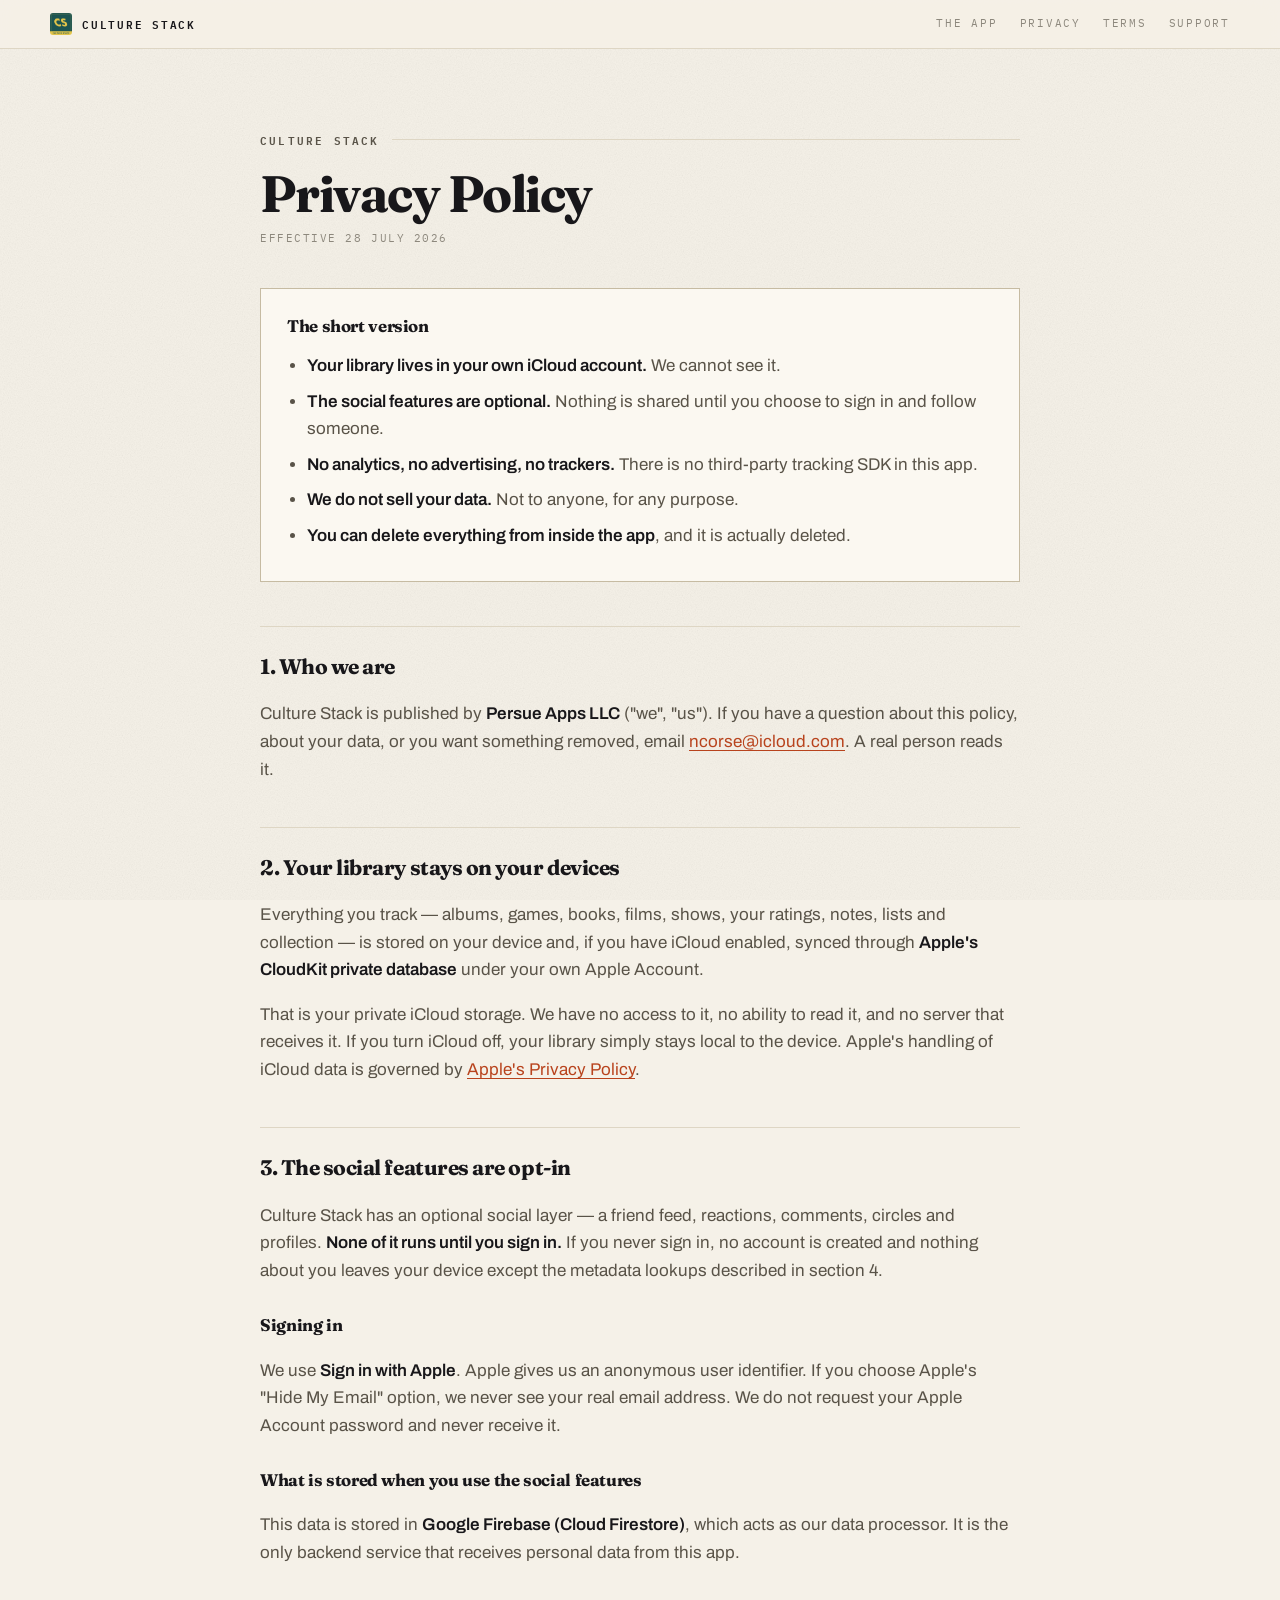
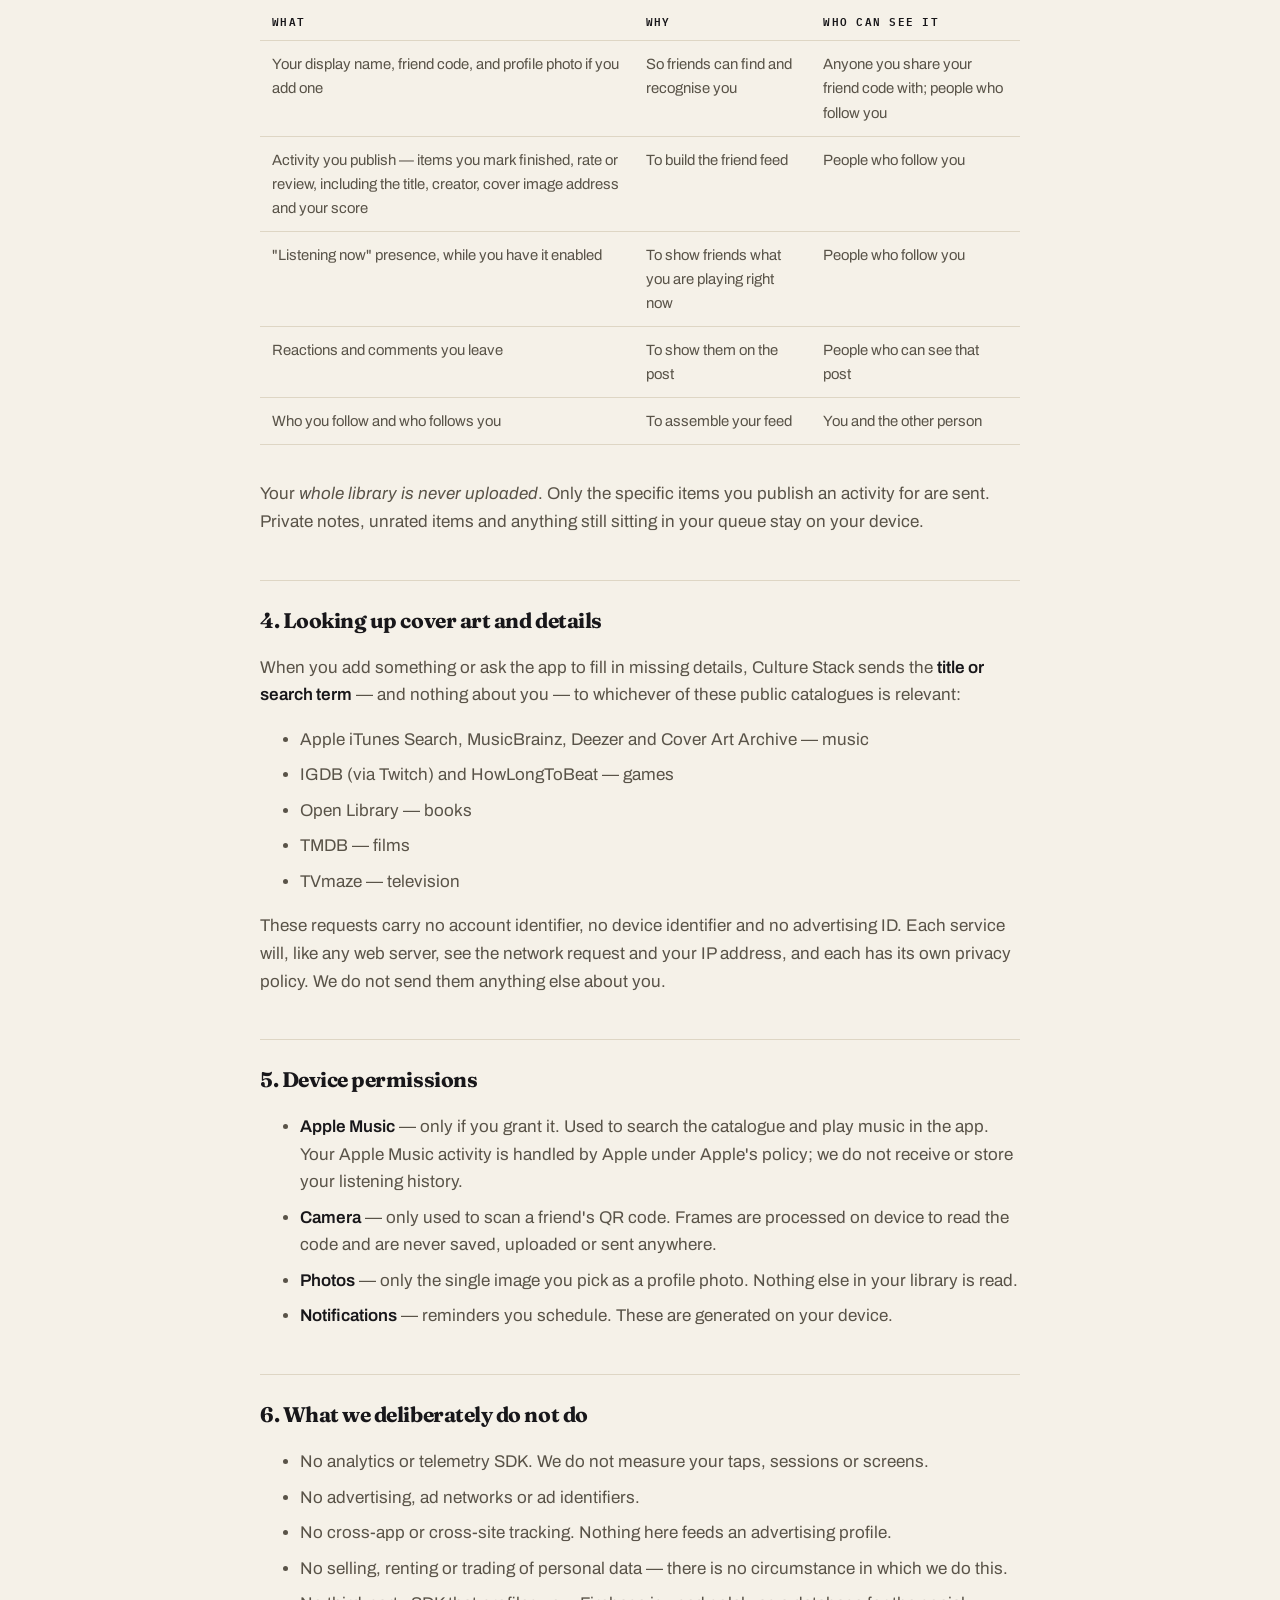
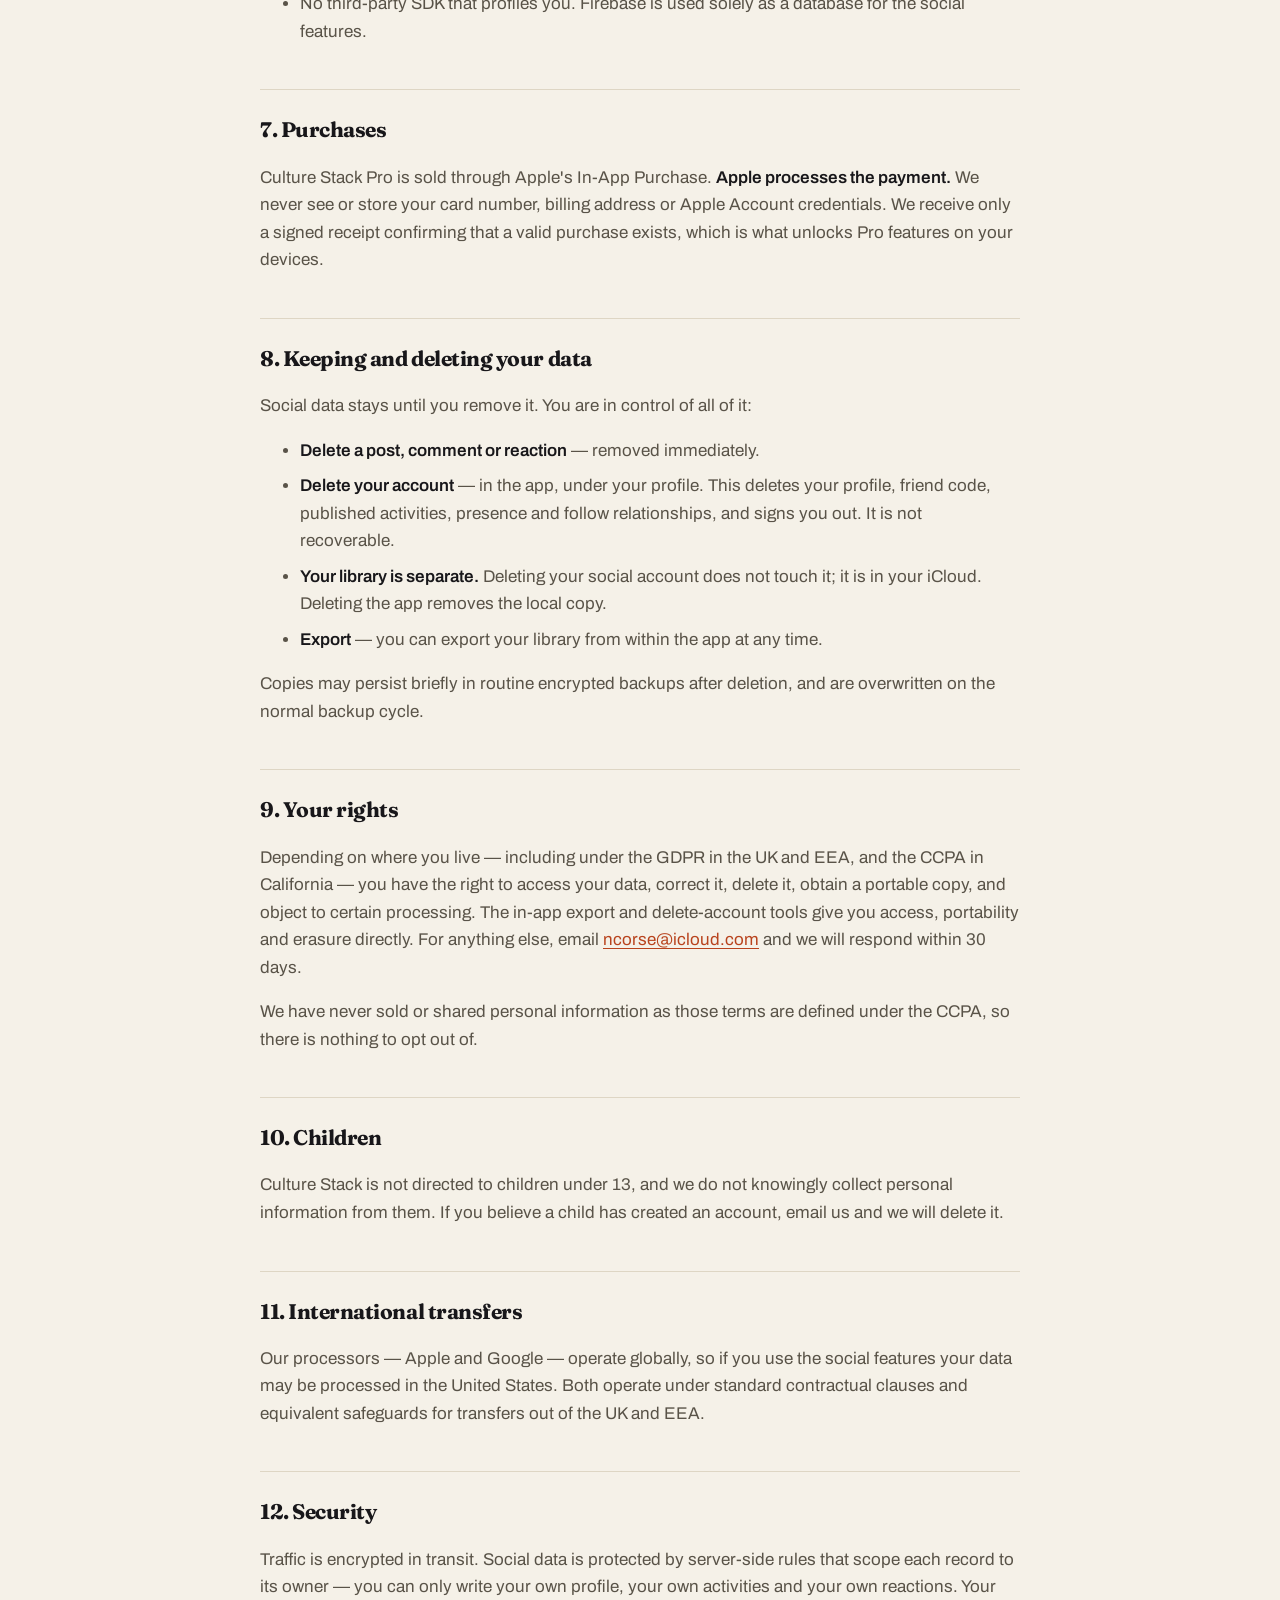
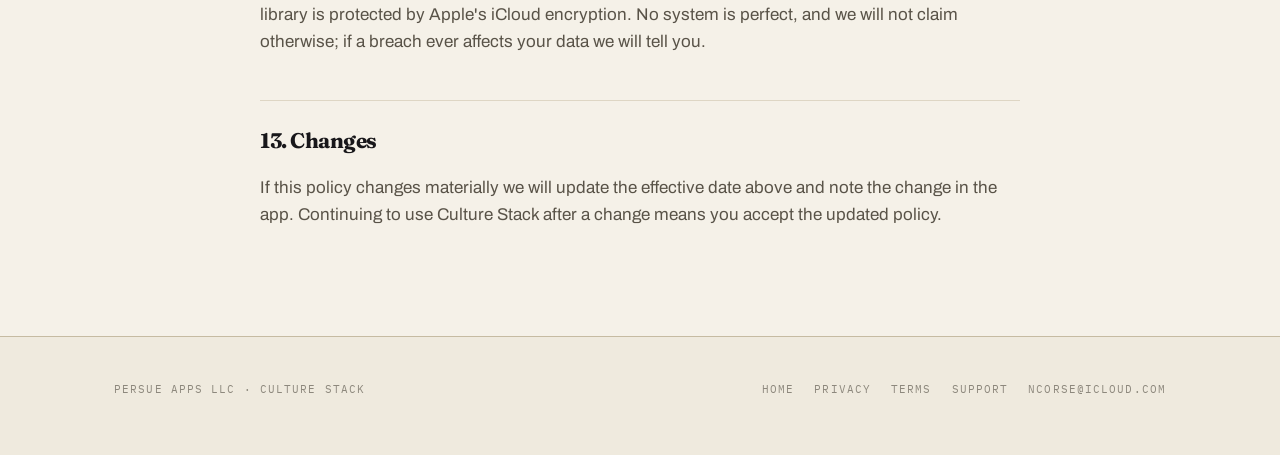
==== privacy.html @ 88ae8050 "Culture Stack marketing site, privacy policy, terms and support" ====
<!DOCTYPE html>
<html lang="en">
<head>
<meta charset="utf-8">
<title>Privacy Policy — Culture Stack</title>
<meta name="viewport" content="width=device-width, initial-scale=1">
<meta name="description" content="What Culture Stack stores, what it never touches, and how to delete all of it.">
<link rel="icon" href="./assets/icon.png">
<link rel="preconnect" href="https://fonts.googleapis.com">
<link rel="preconnect" href="https://fonts.gstatic.com" crossorigin>
<link href="https://fonts.googleapis.com/css2?family=Fraunces:ital,opsz,wght@0,9..144,500..800;1,9..144,400..700&family=Archivo:wght@400;500;600&family=IBM+Plex+Mono:wght@400;500;600&display=swap" rel="stylesheet">
<link rel="stylesheet" href="./style.css">
</head>
<body>
<div class="shell">

<header class="masthead">
  <div class="wrap masthead__row">
    <a class="masthead__brand" href="./">
      <img class="masthead__mark" src="./assets/icon.png" alt="">
      Culture Stack
    </a>
    <nav class="masthead__nav">
      <a href="./" class="opt">The app</a>
      <a href="./privacy.html">Privacy</a>
      <a href="./terms.html">Terms</a>
      <a href="./support.html">Support</a>
    </nav>
  </div>
</header>

<main class="wrap wrap--narrow legal">
<p class="eyebrow">Culture Stack</p>
  <h1>Privacy Policy</h1>
  <p class="updated">Effective 28 July 2026</p>


<div class="summary">
  <h2>The short version</h2>
  <ul>
    <li><strong>Your library lives in your own iCloud account.</strong> We cannot see it.</li>
    <li><strong>The social features are optional.</strong> Nothing is shared until you choose to sign in and follow someone.</li>
    <li><strong>No analytics, no advertising, no trackers.</strong> There is no third-party tracking SDK in this app.</li>
    <li><strong>We do not sell your data.</strong> Not to anyone, for any purpose.</li>
    <li><strong>You can delete everything from inside the app</strong>, and it is actually deleted.</li>
  </ul>
</div>

<h2>1. Who we are</h2>
<p>
  Culture Stack is published by <strong>Persue Apps LLC</strong> ("we", "us"). If you have a question
  about this policy, about your data, or you want something removed, email
  <a href="mailto:ncorse@icloud.com">ncorse@icloud.com</a>. A real person reads it.
</p>

<h2>2. Your library stays on your devices</h2>
<p>
  Everything you track — albums, games, books, films, shows, your ratings, notes, lists and
  collection — is stored on your device and, if you have iCloud enabled, synced through
  <strong>Apple's CloudKit private database</strong> under your own Apple Account.
</p>
<p>
  That is your private iCloud storage. We have no access to it, no ability to read it, and no
  server that receives it. If you turn iCloud off, your library simply stays local to the device.
  Apple's handling of iCloud data is governed by
  <a href="https://www.apple.com/legal/privacy/">Apple's Privacy Policy</a>.
</p>

<h2>3. The social features are opt-in</h2>
<p>
  Culture Stack has an optional social layer — a friend feed, reactions, comments, circles and
  profiles. <strong>None of it runs until you sign in.</strong> If you never sign in, no account is
  created and nothing about you leaves your device except the metadata lookups described in
  section 4.
</p>

<h3>Signing in</h3>
<p>
  We use <strong>Sign in with Apple</strong>. Apple gives us an anonymous user identifier. If you
  choose Apple's "Hide My Email" option, we never see your real email address. We do not request
  your Apple Account password and never receive it.
</p>

<h3>What is stored when you use the social features</h3>
<p>
  This data is stored in <strong>Google Firebase (Cloud Firestore)</strong>, which acts as our data
  processor. It is the only backend service that receives personal data from this app.
</p>
<div class="scroll">
<table>
  <tr><th>What</th><th>Why</th><th>Who can see it</th></tr>
  <tr>
    <td>Your display name, friend code, and profile photo if you add one</td>
    <td>So friends can find and recognise you</td>
    <td>Anyone you share your friend code with; people who follow you</td>
  </tr>
  <tr>
    <td>Activity you publish — items you mark finished, rate or review, including the title,
        creator, cover image address and your score</td>
    <td>To build the friend feed</td>
    <td>People who follow you</td>
  </tr>
  <tr>
    <td>"Listening now" presence, while you have it enabled</td>
    <td>To show friends what you are playing right now</td>
    <td>People who follow you</td>
  </tr>
  <tr>
    <td>Reactions and comments you leave</td>
    <td>To show them on the post</td>
    <td>People who can see that post</td>
  </tr>
  <tr>
    <td>Who you follow and who follows you</td>
    <td>To assemble your feed</td>
    <td>You and the other person</td>
  </tr>
</table>
</div>
<p>
  Your <em>whole library is never uploaded</em>. Only the specific items you publish an activity
  for are sent. Private notes, unrated items and anything still sitting in your queue stay on your
  device.
</p>

<h2>4. Looking up cover art and details</h2>
<p>
  When you add something or ask the app to fill in missing details, Culture Stack sends the
  <strong>title or search term</strong> — and nothing about you — to whichever of these public
  catalogues is relevant:
</p>
<ul>
  <li>Apple iTunes Search, MusicBrainz, Deezer and Cover Art Archive — music</li>
  <li>IGDB (via Twitch) and HowLongToBeat — games</li>
  <li>Open Library — books</li>
  <li>TMDB — films</li>
  <li>TVmaze — television</li>
</ul>
<p>
  These requests carry no account identifier, no device identifier and no advertising ID. Each
  service will, like any web server, see the network request and your IP address, and each has its
  own privacy policy. We do not send them anything else about you.
</p>

<h2>5. Device permissions</h2>
<ul>
  <li>
    <strong>Apple Music</strong> — only if you grant it. Used to search the catalogue and play music
    in the app. Your Apple Music activity is handled by Apple under Apple's policy; we do not
    receive or store your listening history.
  </li>
  <li>
    <strong>Camera</strong> — only used to scan a friend's QR code. Frames are processed on device
    to read the code and are never saved, uploaded or sent anywhere.
  </li>
  <li>
    <strong>Photos</strong> — only the single image you pick as a profile photo. Nothing else in
    your library is read.
  </li>
  <li>
    <strong>Notifications</strong> — reminders you schedule. These are generated on your device.
  </li>
</ul>

<h2>6. What we deliberately do not do</h2>
<ul>
  <li>No analytics or telemetry SDK. We do not measure your taps, sessions or screens.</li>
  <li>No advertising, ad networks or ad identifiers.</li>
  <li>No cross-app or cross-site tracking. Nothing here feeds an advertising profile.</li>
  <li>No selling, renting or trading of personal data — there is no circumstance in which we do this.</li>
  <li>No third-party SDK that profiles you. Firebase is used solely as a database for the social features.</li>
</ul>

<h2>7. Purchases</h2>
<p>
  Culture Stack Pro is sold through Apple's In-App Purchase. <strong>Apple processes the
  payment.</strong> We never see or store your card number, billing address or Apple Account
  credentials. We receive only a signed receipt confirming that a valid purchase exists, which is
  what unlocks Pro features on your devices.
</p>

<h2>8. Keeping and deleting your data</h2>
<p>
  Social data stays until you remove it. You are in control of all of it:
</p>
<ul>
  <li><strong>Delete a post, comment or reaction</strong> — removed immediately.</li>
  <li>
    <strong>Delete your account</strong> — in the app, under your profile. This deletes your profile,
    friend code, published activities, presence and follow relationships, and signs you out. It is
    not recoverable.
  </li>
  <li>
    <strong>Your library is separate.</strong> Deleting your social account does not touch it; it is
    in your iCloud. Deleting the app removes the local copy.
  </li>
  <li>
    <strong>Export</strong> — you can export your library from within the app at any time.
  </li>
</ul>
<p>
  Copies may persist briefly in routine encrypted backups after deletion, and are overwritten on
  the normal backup cycle.
</p>

<h2>9. Your rights</h2>
<p>
  Depending on where you live — including under the GDPR in the UK and EEA, and the CCPA in
  California — you have the right to access your data, correct it, delete it, obtain a portable
  copy, and object to certain processing. The in-app export and delete-account tools give you
  access, portability and erasure directly. For anything else, email
  <a href="mailto:ncorse@icloud.com">ncorse@icloud.com</a> and we will respond within 30 days.
</p>
<p>
  We have never sold or shared personal information as those terms are defined under the CCPA, so
  there is nothing to opt out of.
</p>

<h2>10. Children</h2>
<p>
  Culture Stack is not directed to children under 13, and we do not knowingly collect personal
  information from them. If you believe a child has created an account, email us and we will delete
  it.
</p>

<h2>11. International transfers</h2>
<p>
  Our processors — Apple and Google — operate globally, so if you use the social features your data
  may be processed in the United States. Both operate under standard contractual clauses and
  equivalent safeguards for transfers out of the UK and EEA.
</p>

<h2>12. Security</h2>
<p>
  Traffic is encrypted in transit. Social data is protected by server-side rules that scope each
  record to its owner — you can only write your own profile, your own activities and your own
  reactions. Your library is protected by Apple's iCloud encryption. No system is perfect, and we
  will not claim otherwise; if a breach ever affects your data we will tell you.
</p>

<h2>13. Changes</h2>
<p>
  If this policy changes materially we will update the effective date above and note the change in
  the app. Continuing to use Culture Stack after a change means you accept the updated policy.
</p>
</main>

<footer class="site">
  <div class="wrap foot__grid">
    <div>Persue Apps LLC · Culture Stack</div>
    <div class="foot__links">
      <a href="./">Home</a>
      <a href="./privacy.html">Privacy</a>
      <a href="./terms.html">Terms</a>
      <a href="./support.html">Support</a>
      <a href="mailto:ncorse@icloud.com">ncorse@icloud.com</a>
    </div>
  </div>
</footer>

</div>
</body>
</html>
---- style.css ----
/* Culture Stack — liner-notes editorial. Shared across every page. */

:root {
  --paper:      #F5F1E8;
  --paper-2:    #EFEADE;
  --card:       #FBF8F1;
  --ink:        #18171A;
  --ink-soft:   #595348;
  --mute:       #8D887D;
  --rule:       #DED6C4;
  --rule-hard:  #C6BBA2;
  --accent:     #B8431D;
  --accent-ink: #FBF8F1;
  --teal:       #1C5049;
  --gold:       #B8912A;

  --ch-music: #B8431D;
  --ch-games: #574A8C;
  --ch-books: #2F6B4F;
  --ch-film:  #A8761A;
  --ch-tv:    #2B5A78;

  --display: "Fraunces", "Iowan Old Style", Georgia, serif;
  --body: "Archivo", -apple-system, BlinkMacSystemFont, "Segoe UI", sans-serif;
  --mono: "IBM Plex Mono", ui-monospace, SFMono-Regular, Menlo, monospace;

  --gutter: clamp(20px, 5vw, 64px);
  --measure: 1180px;
}

@media (prefers-color-scheme: dark) {
  :root {
    --paper:      #0C0C0D;
    --paper-2:    #141416;
    --card:       #18181A;
    --ink:        #ECE8DF;
    --ink-soft:   #A29C90;
    --mute:       #78736A;
    --rule:       #2A2A2C;
    --rule-hard:  #3C3B3E;
    --accent:     #D96A3B;
    --accent-ink: #0C0C0D;
    --teal:       #4E9E92;
    --gold:       #E8C84A;

    --ch-music: #D96A3B;
    --ch-games: #9384D6;
    --ch-books: #5FAE85;
    --ch-film:  #D9A73F;
    --ch-tv:    #5E9BC4;
  }
}

* { box-sizing: border-box; }

html { -webkit-text-size-adjust: 100%; scroll-behavior: smooth; }

body {
  margin: 0;
  background: var(--paper);
  color: var(--ink);
  font-family: var(--body);
  font-size: 17px;
  line-height: 1.62;
  overflow-x: hidden;
}

/* Paper grain — sits above the background, below everything else. */
body::before {
  content: "";
  position: fixed;
  inset: 0;
  pointer-events: none;
  z-index: 1;
  opacity: .32;
  background-image: url("data:image/svg+xml;utf8,<svg xmlns='http://www.w3.org/2000/svg' width='140' height='140'><filter id='n'><feTurbulence type='fractalNoise' baseFrequency='.85' numOctaves='3'/><feColorMatrix type='saturate' values='0'/></filter><rect width='140' height='140' filter='url(%23n)' opacity='.42'/></svg>");
  mix-blend-mode: multiply;
}
@media (prefers-color-scheme: dark) {
  body::before { mix-blend-mode: screen; opacity: .16; }
}

.shell { position: relative; z-index: 2; }

a { color: var(--accent); text-underline-offset: 3px; }
a:hover { color: var(--ink); }

.wrap {
  width: 100%;
  max-width: var(--measure);
  margin: 0 auto;
  padding: 0 var(--gutter);
}
.wrap--narrow { max-width: 760px; }

/* ---------- masthead ---------- */

.masthead {
  border-bottom: 1px solid var(--rule);
  position: sticky;
  top: 0;
  z-index: 40;
  background: color-mix(in srgb, var(--paper) 88%, transparent);
  backdrop-filter: saturate(180%) blur(14px);
}
.masthead__row {
  display: flex;
  align-items: center;
  justify-content: space-between;
  gap: 20px;
  padding: 13px 0;
  font-family: var(--mono);
  font-size: 11px;
  letter-spacing: .16em;
  text-transform: uppercase;
  color: var(--mute);
}
.masthead__brand {
  display: flex;
  align-items: center;
  gap: 10px;
  color: var(--ink);
  font-weight: 600;
  text-decoration: none;
  letter-spacing: .16em;
}
.masthead__mark {
  width: 22px; height: 22px; border-radius: 3px;
  display: block;
}
.masthead__nav { display: flex; gap: 22px; }
.masthead__nav a { color: var(--mute); text-decoration: none; }
.masthead__nav a:hover { color: var(--accent); }
@media (max-width: 720px) { .masthead__nav a.opt { display: none; } }

/* ---------- shared type ---------- */

.eyebrow {
  font-family: var(--mono);
  font-size: 11px;
  font-weight: 600;
  letter-spacing: .2em;
  text-transform: uppercase;
  color: var(--mute);
  margin: 0 0 18px;
  display: flex;
  align-items: center;
  gap: 12px;
}
.eyebrow::after {
  content: "";
  flex: 1;
  height: 1px;
  background: var(--rule);
}

h1, h2, h3 { font-family: var(--display); font-weight: 700; letter-spacing: -.022em; }

.display {
  font-family: var(--display);
  font-weight: 700;
  font-size: clamp(2.9rem, 8.4vw, 6.6rem);
  line-height: .93;
  letter-spacing: -.035em;
  margin: 0;
}
.display em {
  font-style: italic;
  font-weight: 500;
  color: var(--accent);
}

.lede {
  font-size: clamp(1.06rem, 1.6vw, 1.28rem);
  line-height: 1.55;
  color: var(--ink-soft);
  max-width: 44ch;
}

.stamp {
  display: inline-block;
  font-family: var(--mono);
  font-size: 11px;
  font-weight: 600;
  letter-spacing: .14em;
  text-transform: uppercase;
  color: var(--accent);
  border: 1.5px solid var(--accent);
  box-shadow: 0 0 0 1.5px var(--paper), 0 0 0 3px var(--accent);
  padding: 9px 14px;
  transform: rotate(-3deg);
  background: transparent;
}

/* ---------- hero ---------- */

.hero { padding: clamp(56px, 9vw, 108px) 0 0; }
.hero__grid {
  display: grid;
  grid-template-columns: minmax(0, 1fr) auto;
  gap: 32px;
  align-items: start;
}
@media (max-width: 880px) {
  .hero__grid { grid-template-columns: 1fr; }
  .hero__stamp { order: -1; }
}
.hero__sub {
  display: flex;
  flex-wrap: wrap;
  align-items: baseline;
  gap: 28px;
  margin-top: 34px;
  padding-top: 26px;
  border-top: 1px solid var(--rule);
}
.hero__cta { display: flex; flex-wrap: wrap; gap: 12px; margin-top: 30px; }

.btn {
  display: inline-flex;
  align-items: center;
  gap: 9px;
  font-family: var(--mono);
  font-size: 12px;
  font-weight: 600;
  letter-spacing: .12em;
  text-transform: uppercase;
  text-decoration: none;
  padding: 14px 22px;
  border: 1px solid var(--ink);
  color: var(--ink);
  background: transparent;
  transition: background .18s ease, color .18s ease, transform .18s ease;
}
.btn:hover { transform: translateY(-2px); }
.btn--solid {
  background: var(--accent);
  border-color: var(--accent);
  color: var(--accent-ink);
}
.btn--solid:hover { background: var(--ink); border-color: var(--ink); color: var(--paper); }
.btn--ghost:hover { background: var(--ink); color: var(--paper); }

/* ---------- channel strip ---------- */

.channels {
  display: grid;
  grid-template-columns: repeat(5, minmax(0, 1fr));
  border-top: 1px solid var(--rule-hard);
  border-bottom: 1px solid var(--rule-hard);
  margin-top: clamp(48px, 7vw, 84px);
}
@media (max-width: 720px) { .channels { grid-template-columns: repeat(2, 1fr); } }
.channel {
  padding: 22px 18px 24px;
  border-left: 1px solid var(--rule);
  position: relative;
}
.channel:first-child { border-left: 0; }
@media (max-width: 720px) {
  .channel:nth-child(odd) { border-left: 0; }
  .channel { border-top: 1px solid var(--rule); }
  .channel:nth-child(1), .channel:nth-child(2) { border-top: 0; }
}
.channel__dot {
  width: 9px; height: 9px; border-radius: 50%;
  background: var(--c); display: block; margin-bottom: 14px;
}
.channel__name {
  font-family: var(--display);
  font-size: 1.32rem;
  font-weight: 700;
  margin: 0 0 4px;
  letter-spacing: -.02em;
}
.channel__meta {
  font-family: var(--mono);
  font-size: 10.5px;
  letter-spacing: .12em;
  text-transform: uppercase;
  color: var(--mute);
}

/* ---------- sections ---------- */

section { padding: clamp(64px, 9vw, 116px) 0; }
.section--rule { border-top: 1px solid var(--rule); }

.two-col {
  display: grid;
  grid-template-columns: minmax(0, 5fr) minmax(0, 7fr);
  gap: clamp(28px, 5vw, 72px);
  align-items: start;
}
@media (max-width: 880px) { .two-col { grid-template-columns: 1fr; } }

.section-title {
  font-size: clamp(2rem, 4.4vw, 3.1rem);
  line-height: 1.02;
  margin: 0 0 18px;
}

/* feature list */
.features { display: grid; gap: 0; }
.feature {
  display: grid;
  grid-template-columns: 44px minmax(0, 1fr);
  gap: 18px;
  padding: 26px 0;
  border-top: 1px solid var(--rule);
}
.feature:last-child { border-bottom: 1px solid var(--rule); }
.feature__no {
  font-family: var(--mono);
  font-size: 11px;
  letter-spacing: .1em;
  color: var(--mute);
  padding-top: 5px;
}
.feature h3 { font-size: 1.24rem; margin: 0 0 6px; }
.feature p { margin: 0; color: var(--ink-soft); font-size: .98rem; }

/* ---------- device mockups ---------- */

.stage {
  position: relative;
  display: flex;
  justify-content: center;
  align-items: flex-end;
  gap: clamp(-40px, -2vw, 0px);
  padding: 20px 0 8px;
  perspective: 1400px;
}
.phone {
  position: relative;
  width: 258px;
  flex: 0 0 auto;
  border-radius: 34px;
  background: var(--card);
  border: 1px solid var(--rule-hard);
  box-shadow: 0 30px 60px -30px rgba(24,23,26,.45);
  padding: 12px 10px 14px;
  overflow: hidden;
}
@media (prefers-color-scheme: dark) {
  .phone { box-shadow: 0 30px 60px -30px rgba(0,0,0,.9); }
}
.phone--l { transform: rotate(-4deg) translateY(26px) scale(.9); z-index: 1; margin-right: -34px; }
.phone--c { z-index: 3; }
.phone--r { transform: rotate(4deg) translateY(26px) scale(.9); z-index: 1; margin-left: -34px; }
@media (max-width: 900px) {
  .phone--l, .phone--r { display: none; }
  .stage { padding-top: 4px; }
}
.phone__notch {
  width: 74px; height: 5px; border-radius: 3px;
  background: var(--rule-hard);
  margin: 0 auto 12px;
  opacity: .7;
}
.scr__head {
  font-family: var(--mono);
  font-size: 9px;
  letter-spacing: .18em;
  text-transform: uppercase;
  color: var(--mute);
  padding: 0 8px 6px;
}
.scr__title {
  font-family: var(--display);
  font-size: 1.5rem;
  font-weight: 700;
  letter-spacing: -.025em;
  padding: 0 8px 12px;
  border-bottom: 1px solid var(--rule);
  margin: 0 0 10px;
}
.row {
  display: grid;
  grid-template-columns: 40px minmax(0, 1fr) auto;
  gap: 10px;
  align-items: center;
  padding: 9px 8px;
  border-bottom: 1px solid var(--rule);
}
.row__art {
  width: 40px; height: 40px; border-radius: 2px;
  background: var(--c, var(--rule-hard));
  position: relative;
  overflow: hidden;
}
.row__art::after {
  content: "";
  position: absolute; inset: 0;
  background: linear-gradient(135deg, rgba(255,255,255,.28), transparent 60%);
}
.row__t { font-size: 12.5px; font-weight: 600; line-height: 1.25; }
.row__s { font-size: 10.5px; color: var(--mute); font-family: var(--mono); letter-spacing: .04em; }
.row__badge {
  font-family: var(--mono);
  font-size: 9.5px;
  letter-spacing: .08em;
  color: var(--accent);
  border: 1px solid var(--accent);
  padding: 2px 5px;
}
.tabbar {
  display: flex; justify-content: space-between;
  padding: 12px 12px 2px;
  margin-top: 10px;
  border-top: 1px solid var(--rule);
  font-family: var(--mono);
  font-size: 8.5px;
  letter-spacing: .1em;
  text-transform: uppercase;
  color: var(--mute);
}
.tabbar b { color: var(--accent); font-weight: 600; }

.spin-card {
  margin: 14px 8px 10px;
  border: 1px solid var(--rule-hard);
  padding: 16px 14px 18px;
  text-align: center;
}
.spin-card__art {
  height: 104px; border-radius: 2px;
  background: linear-gradient(150deg, var(--ch-music), var(--ch-film));
  margin-bottom: 14px;
}
.spin-card__t { font-family: var(--display); font-size: 1.05rem; font-weight: 700; }
.spin-card__s { font-family: var(--mono); font-size: 10px; color: var(--mute); letter-spacing: .08em; text-transform: uppercase; margin-top: 3px; }
.spin-btn {
  margin: 14px 8px 4px;
  text-align: center;
  font-family: var(--mono);
  font-size: 10px;
  letter-spacing: .16em;
  text-transform: uppercase;
  color: var(--accent-ink);
  background: var(--accent);
  padding: 10px;
}
.post { padding: 12px 8px; border-bottom: 1px solid var(--rule); display: grid; grid-template-columns: 26px 1fr; gap: 9px; }
.post__av { width: 26px; height: 26px; border-radius: 50%; background: var(--teal); }
.post__l1 { font-size: 11px; color: var(--ink-soft); line-height: 1.35; }
.post__l1 b { color: var(--ink); }
.post__q { font-family: var(--display); font-style: italic; font-size: 12px; margin-top: 5px; color: var(--ink); }
.post__act { font-family: var(--mono); font-size: 9px; letter-spacing: .1em; color: var(--mute); margin-top: 7px; text-transform: uppercase; }

/* ---------- pricing ---------- */

.plans {
  display: grid;
  grid-template-columns: repeat(2, minmax(0, 1fr));
  gap: 18px;
  margin-top: 34px;
}
@media (max-width: 720px) { .plans { grid-template-columns: 1fr; } }
.plan {
  border: 1px solid var(--rule-hard);
  background: var(--card);
  padding: 26px 24px 24px;
  position: relative;
}
.plan--pick { border-color: var(--accent); }
.plan__tag {
  position: absolute; top: -11px; left: 22px;
  background: var(--accent); color: var(--accent-ink);
  font-family: var(--mono); font-size: 9.5px; letter-spacing: .14em;
  text-transform: uppercase; padding: 4px 9px;
}
.plan__name { font-family: var(--mono); font-size: 11px; letter-spacing: .16em; text-transform: uppercase; color: var(--mute); margin: 0 0 10px; }
.plan__price { font-family: var(--display); font-size: 2.5rem; font-weight: 700; letter-spacing: -.03em; line-height: 1; }
.plan__price span { font-family: var(--mono); font-size: .8rem; letter-spacing: .06em; color: var(--mute); font-weight: 400; }
.plan__note { color: var(--ink-soft); font-size: .95rem; margin: 12px 0 0; }

.checks { list-style: none; margin: 22px 0 0; padding: 0; }
.checks li {
  padding: 8px 0 8px 26px;
  border-top: 1px solid var(--rule);
  position: relative;
  font-size: .96rem;
  color: var(--ink-soft);
}
.checks li::before {
  content: "→";
  position: absolute; left: 0; top: 8px;
  font-family: var(--mono); font-size: .8rem; color: var(--accent);
}
.free-note {
  font-family: var(--mono); font-size: 11px; letter-spacing: .1em;
  text-transform: uppercase; color: var(--mute); margin-top: 20px;
}

/* ---------- footer ---------- */

footer.site {
  border-top: 1px solid var(--rule-hard);
  padding: 44px 0 56px;
  background: var(--paper-2);
}
.foot__grid {
  display: flex; flex-wrap: wrap; justify-content: space-between; gap: 24px;
  font-family: var(--mono); font-size: 11px; letter-spacing: .1em;
  text-transform: uppercase; color: var(--mute);
}
.foot__grid a { color: var(--mute); text-decoration: none; }
.foot__grid a:hover { color: var(--accent); }
.foot__links { display: flex; flex-wrap: wrap; gap: 20px; }

/* ---------- legal pages ---------- */

.legal { padding: clamp(48px, 7vw, 82px) 0 90px; }
.legal h1 { font-size: clamp(2.2rem, 5vw, 3.2rem); line-height: 1.04; margin: 0 0 10px; letter-spacing: -.03em; }
.legal .updated { font-family: var(--mono); font-size: 11px; letter-spacing: .14em; text-transform: uppercase; color: var(--mute); margin: 0 0 40px; }
.legal h2 {
  font-size: 1.32rem; margin: 44px 0 12px; padding-top: 22px;
  border-top: 1px solid var(--rule);
}
.legal h3 { font-size: 1.05rem; margin: 28px 0 8px; }
.legal p, .legal li { color: var(--ink-soft); }
.legal li { margin-bottom: 8px; }
.legal strong { color: var(--ink); font-weight: 600; }
.legal .summary {
  background: var(--card);
  border: 1px solid var(--rule-hard);
  padding: 24px 26px;
  margin: 0 0 10px;
}
.legal .summary h2 { border: 0; padding: 0; margin: 0 0 12px; font-size: 1.05rem; }
.legal .summary ul { margin: 0; padding-left: 20px; }
.legal table { width: 100%; border-collapse: collapse; margin: 18px 0; font-size: .93rem; }
.legal th, .legal td { text-align: left; padding: 11px 12px; border-bottom: 1px solid var(--rule); vertical-align: top; }
.legal th { color: var(--ink); font-weight: 600; font-family: var(--mono); font-size: 10.5px; letter-spacing: .12em; text-transform: uppercase; }
.legal td { color: var(--ink-soft); }
.legal .scroll { overflow-x: auto; }
.legal footer {
  margin-top: 56px; padding-top: 24px; border-top: 1px solid var(--rule);
  font-family: var(--mono); font-size: 11px; letter-spacing: .1em; text-transform: uppercase; color: var(--mute);
}

/* ---------- entrance ---------- */

@media (prefers-reduced-motion: no-preference) {
  .rise {
    opacity: 0;
    transform: translateY(16px);
    animation: rise .8s cubic-bezier(.2,.7,.25,1) forwards;
  }
  .d1 { animation-delay: .06s; }
  .d2 { animation-delay: .14s; }
  .d3 { animation-delay: .22s; }
  .d4 { animation-delay: .3s; }
  .d5 { animation-delay: .38s; }
}
@keyframes rise { to { opacity: 1; transform: none; } }
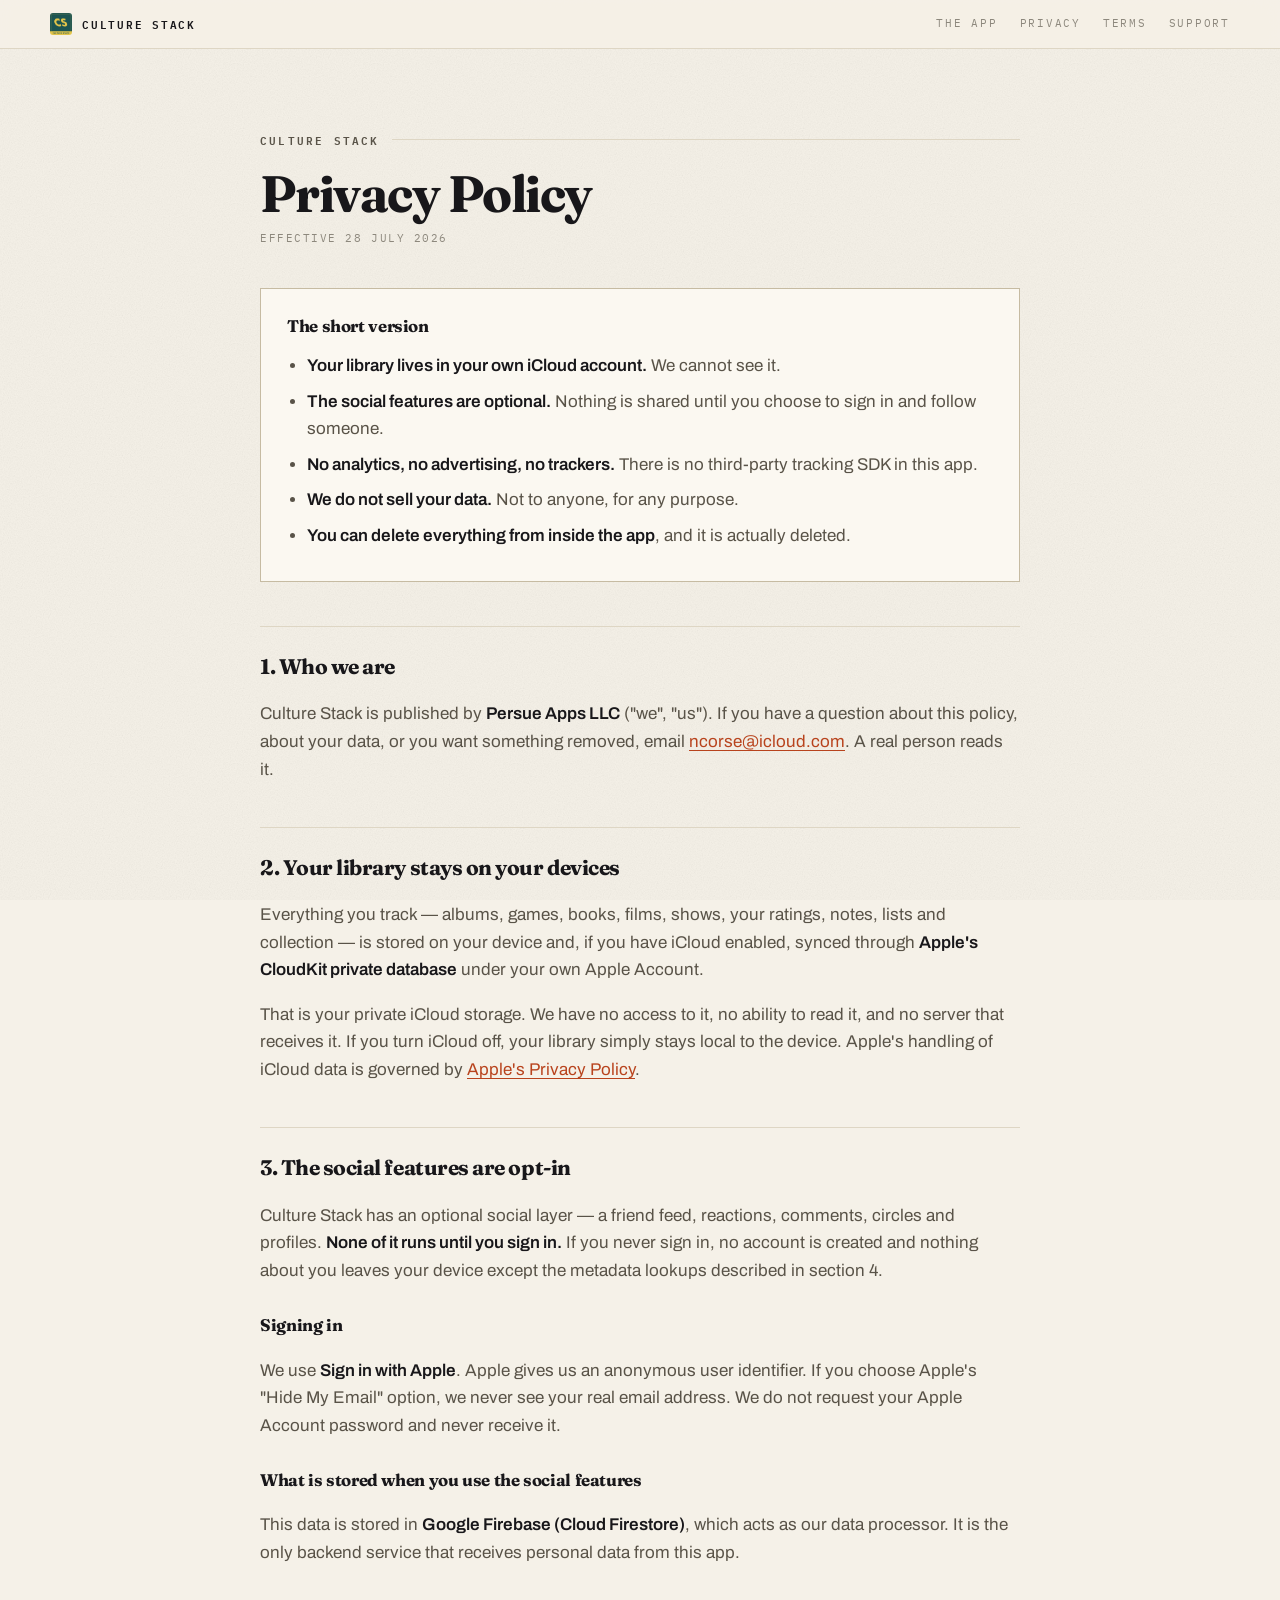
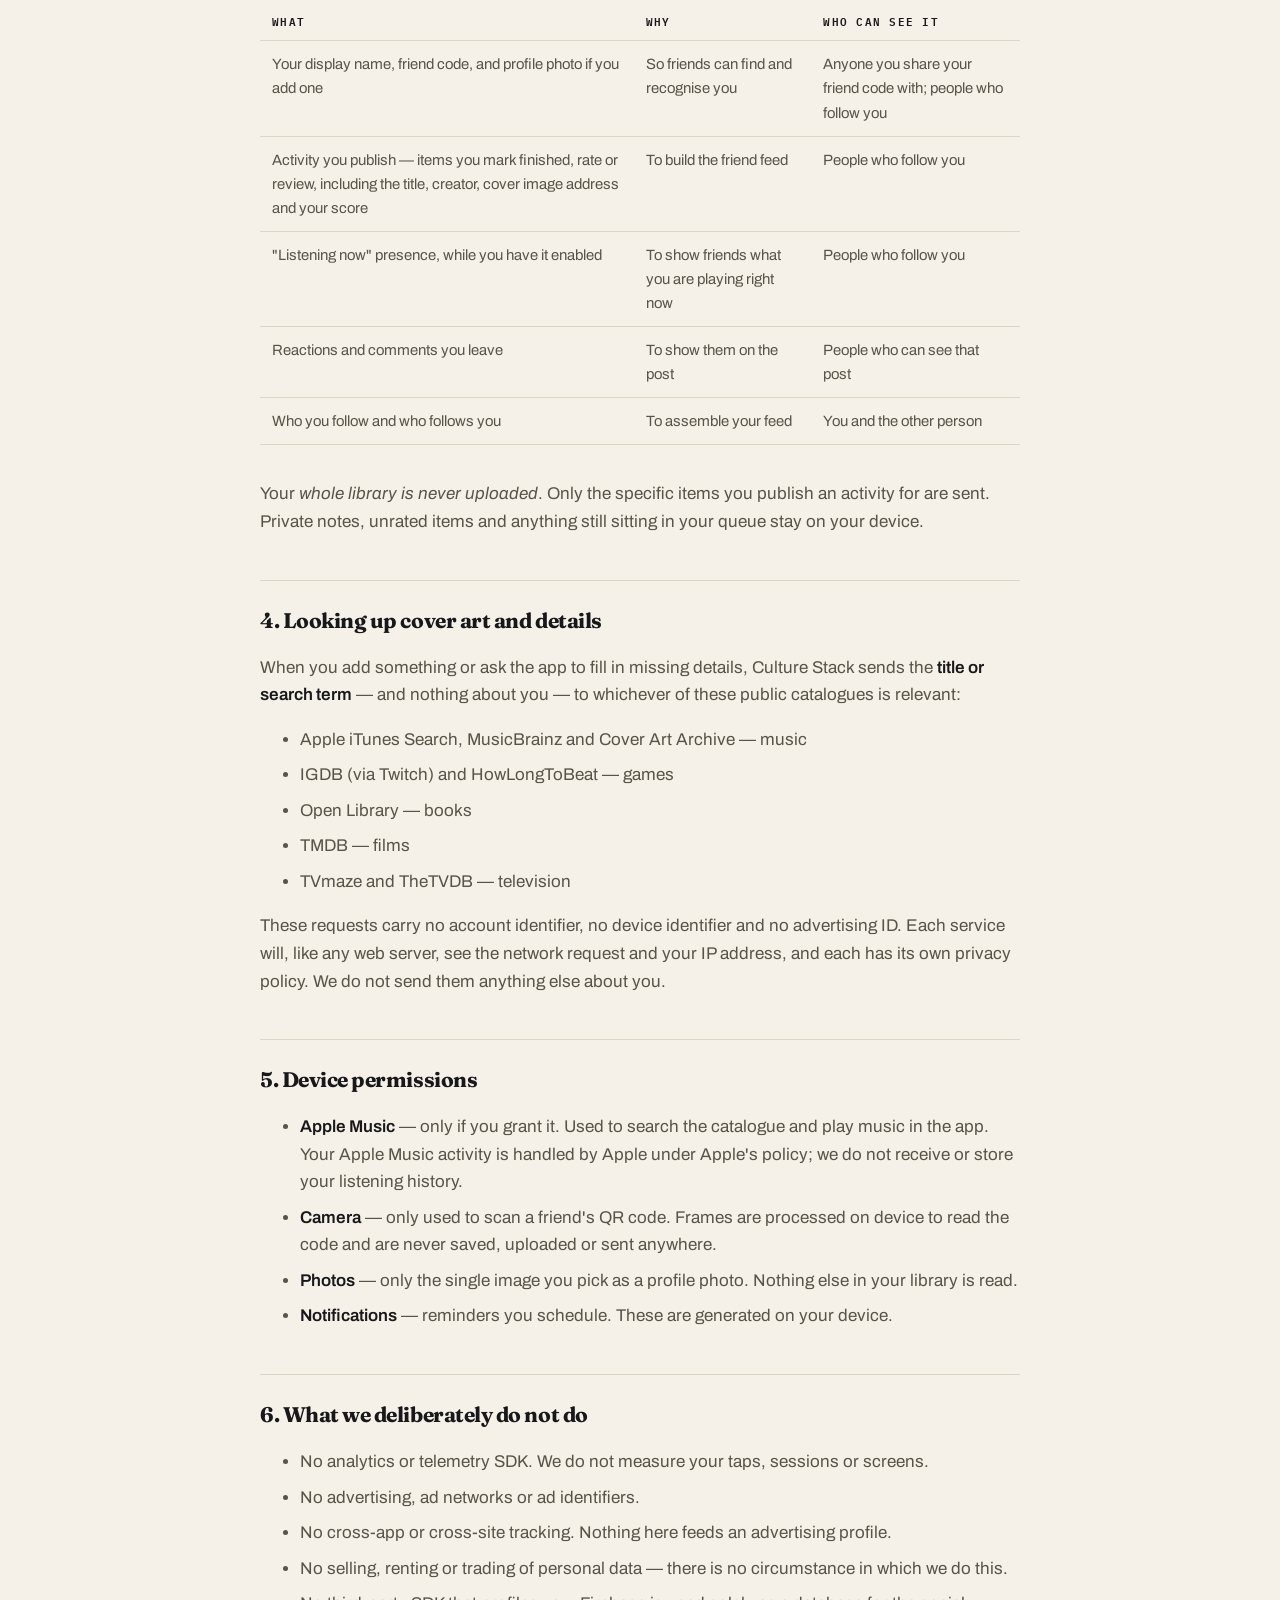
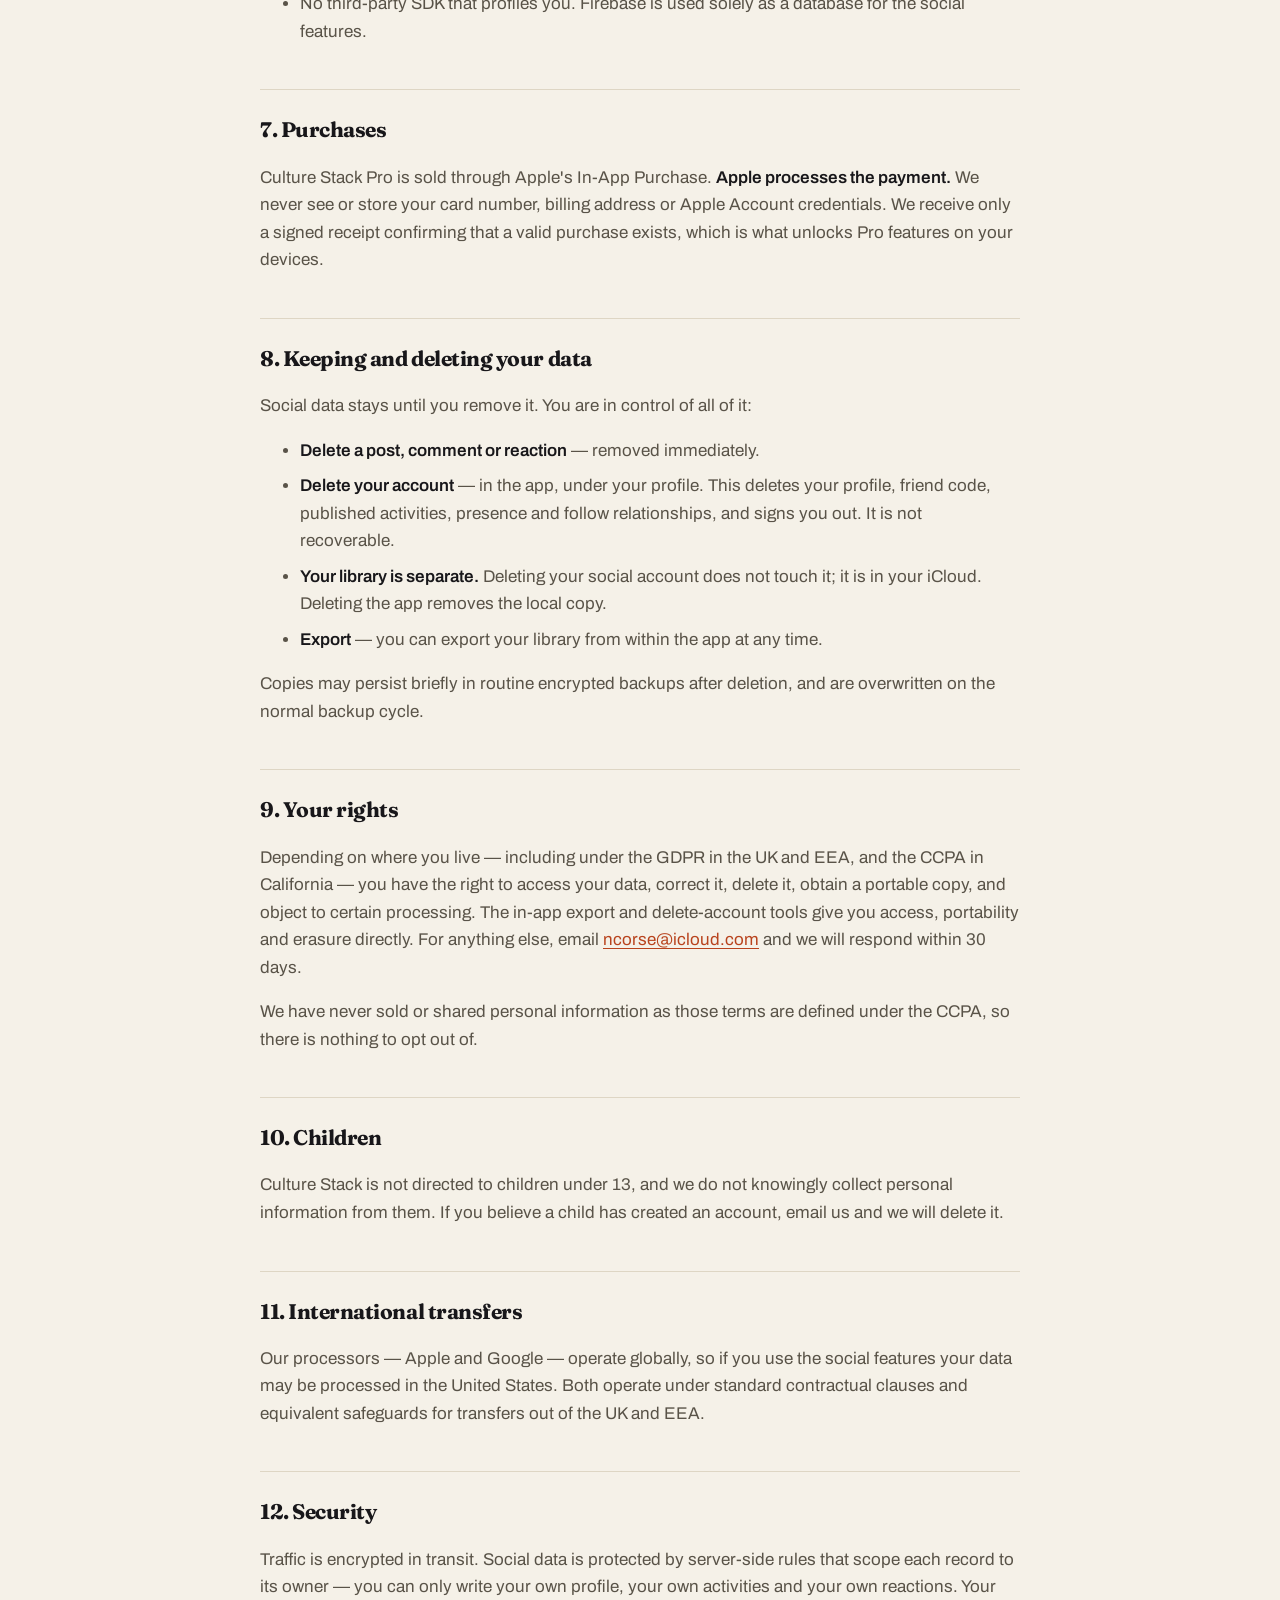
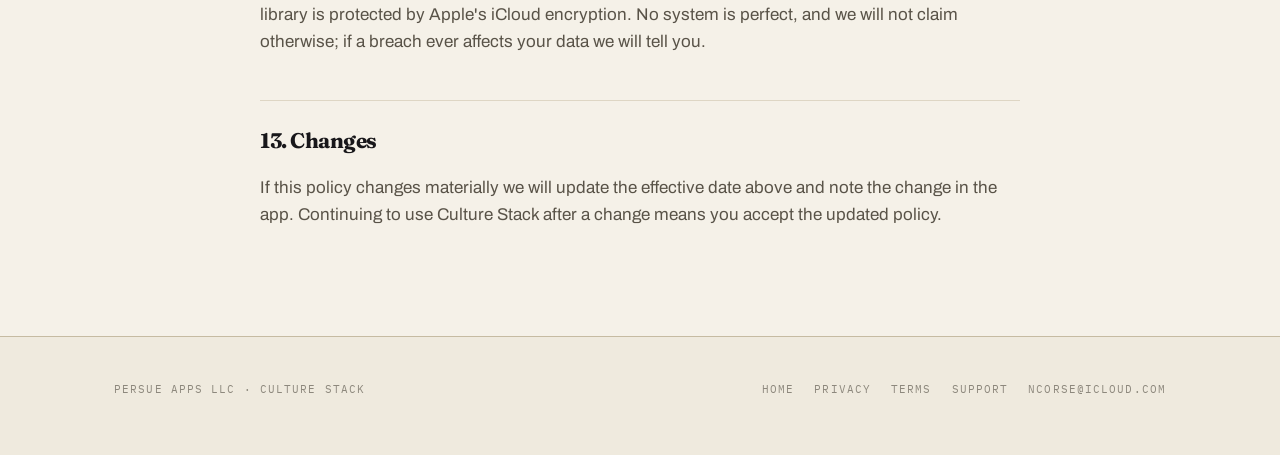
==== commit a099e617: "Sync privacy, terms and support with the shipping provider list These pages had drifted from the cop" ====
--- a/privacy.html
+++ b/privacy.html
@@ -130,11 +130,11 @@
   catalogues is relevant:
 </p>
 <ul>
-  <li>Apple iTunes Search, MusicBrainz, Deezer and Cover Art Archive — music</li>
+  <li>Apple iTunes Search, MusicBrainz and Cover Art Archive — music</li>
   <li>IGDB (via Twitch) and HowLongToBeat — games</li>
   <li>Open Library — books</li>
   <li>TMDB — films</li>
-  <li>TVmaze — television</li>
+  <li>TVmaze and TheTVDB — television</li>
 </ul>
 <p>
   These requests carry no account identifier, no device identifier and no advertising ID. Each
--- a/style.css
+++ b/style.css
@@ -335,13 +335,15 @@
   position: relative;
   width: 258px;
   flex: 0 0 auto;
-  border-radius: 34px;
+  margin: 0;
+  border-radius: 30px;
   background: var(--card);
   border: 1px solid var(--rule-hard);
   box-shadow: 0 30px 60px -30px rgba(24,23,26,.45);
-  padding: 12px 10px 14px;
+  padding: 7px;
   overflow: hidden;
 }
+.phone img { display: block; width: 100%; height: auto; border-radius: 24px; }
 @media (prefers-color-scheme: dark) {
   .phone { box-shadow: 0 30px 60px -30px rgba(0,0,0,.9); }
 }
@@ -352,101 +354,6 @@
   .phone--l, .phone--r { display: none; }
   .stage { padding-top: 4px; }
 }
-.phone__notch {
-  width: 74px; height: 5px; border-radius: 3px;
-  background: var(--rule-hard);
-  margin: 0 auto 12px;
-  opacity: .7;
-}
-.scr__head {
-  font-family: var(--mono);
-  font-size: 9px;
-  letter-spacing: .18em;
-  text-transform: uppercase;
-  color: var(--mute);
-  padding: 0 8px 6px;
-}
-.scr__title {
-  font-family: var(--display);
-  font-size: 1.5rem;
-  font-weight: 700;
-  letter-spacing: -.025em;
-  padding: 0 8px 12px;
-  border-bottom: 1px solid var(--rule);
-  margin: 0 0 10px;
-}
-.row {
-  display: grid;
-  grid-template-columns: 40px minmax(0, 1fr) auto;
-  gap: 10px;
-  align-items: center;
-  padding: 9px 8px;
-  border-bottom: 1px solid var(--rule);
-}
-.row__art {
-  width: 40px; height: 40px; border-radius: 2px;
-  background: var(--c, var(--rule-hard));
-  position: relative;
-  overflow: hidden;
-}
-.row__art::after {
-  content: "";
-  position: absolute; inset: 0;
-  background: linear-gradient(135deg, rgba(255,255,255,.28), transparent 60%);
-}
-.row__t { font-size: 12.5px; font-weight: 600; line-height: 1.25; }
-.row__s { font-size: 10.5px; color: var(--mute); font-family: var(--mono); letter-spacing: .04em; }
-.row__badge {
-  font-family: var(--mono);
-  font-size: 9.5px;
-  letter-spacing: .08em;
-  color: var(--accent);
-  border: 1px solid var(--accent);
-  padding: 2px 5px;
-}
-.tabbar {
-  display: flex; justify-content: space-between;
-  padding: 12px 12px 2px;
-  margin-top: 10px;
-  border-top: 1px solid var(--rule);
-  font-family: var(--mono);
-  font-size: 8.5px;
-  letter-spacing: .1em;
-  text-transform: uppercase;
-  color: var(--mute);
-}
-.tabbar b { color: var(--accent); font-weight: 600; }
-
-.spin-card {
-  margin: 14px 8px 10px;
-  border: 1px solid var(--rule-hard);
-  padding: 16px 14px 18px;
-  text-align: center;
-}
-.spin-card__art {
-  height: 104px; border-radius: 2px;
-  background: linear-gradient(150deg, var(--ch-music), var(--ch-film));
-  margin-bottom: 14px;
-}
-.spin-card__t { font-family: var(--display); font-size: 1.05rem; font-weight: 700; }
-.spin-card__s { font-family: var(--mono); font-size: 10px; color: var(--mute); letter-spacing: .08em; text-transform: uppercase; margin-top: 3px; }
-.spin-btn {
-  margin: 14px 8px 4px;
-  text-align: center;
-  font-family: var(--mono);
-  font-size: 10px;
-  letter-spacing: .16em;
-  text-transform: uppercase;
-  color: var(--accent-ink);
-  background: var(--accent);
-  padding: 10px;
-}
-.post { padding: 12px 8px; border-bottom: 1px solid var(--rule); display: grid; grid-template-columns: 26px 1fr; gap: 9px; }
-.post__av { width: 26px; height: 26px; border-radius: 50%; background: var(--teal); }
-.post__l1 { font-size: 11px; color: var(--ink-soft); line-height: 1.35; }
-.post__l1 b { color: var(--ink); }
-.post__q { font-family: var(--display); font-style: italic; font-size: 12px; margin-top: 5px; color: var(--ink); }
-.post__act { font-family: var(--mono); font-size: 9px; letter-spacing: .1em; color: var(--mute); margin-top: 7px; text-transform: uppercase; }
 
 /* ---------- pricing ---------- */
 
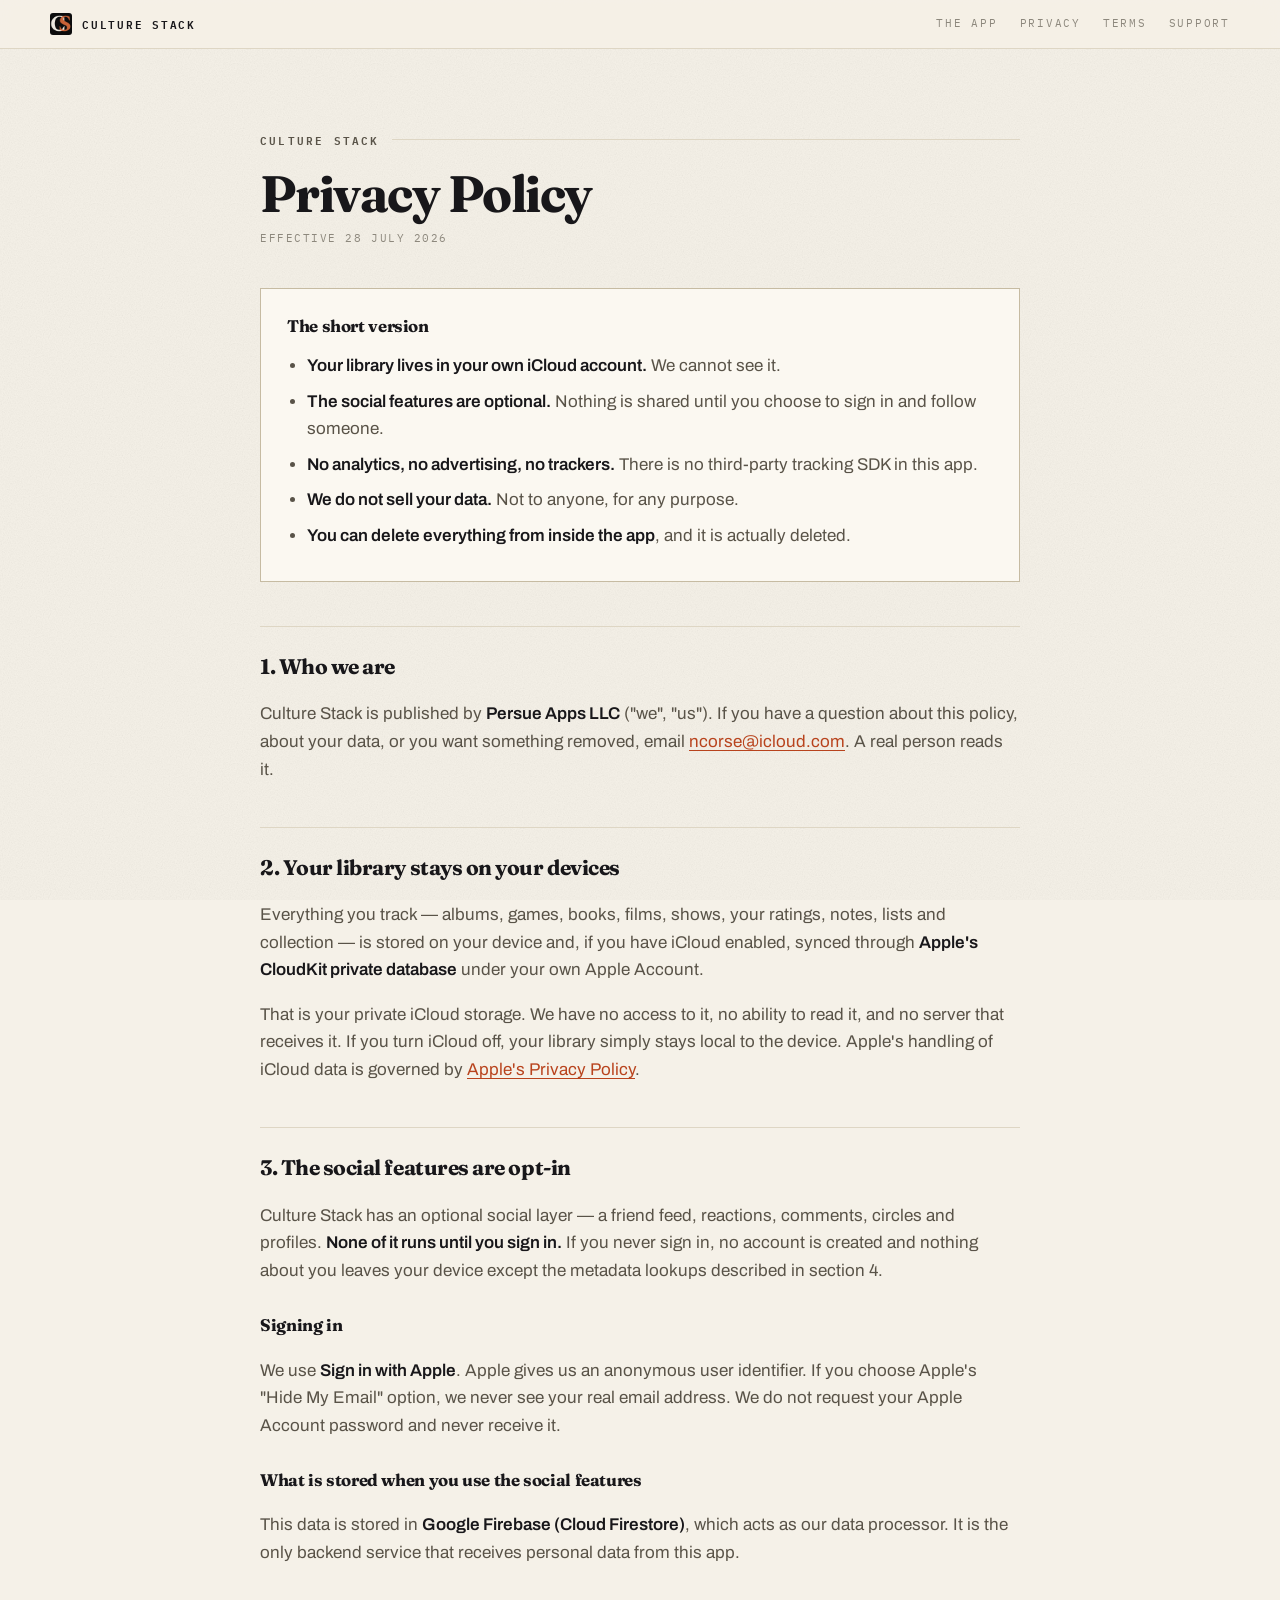
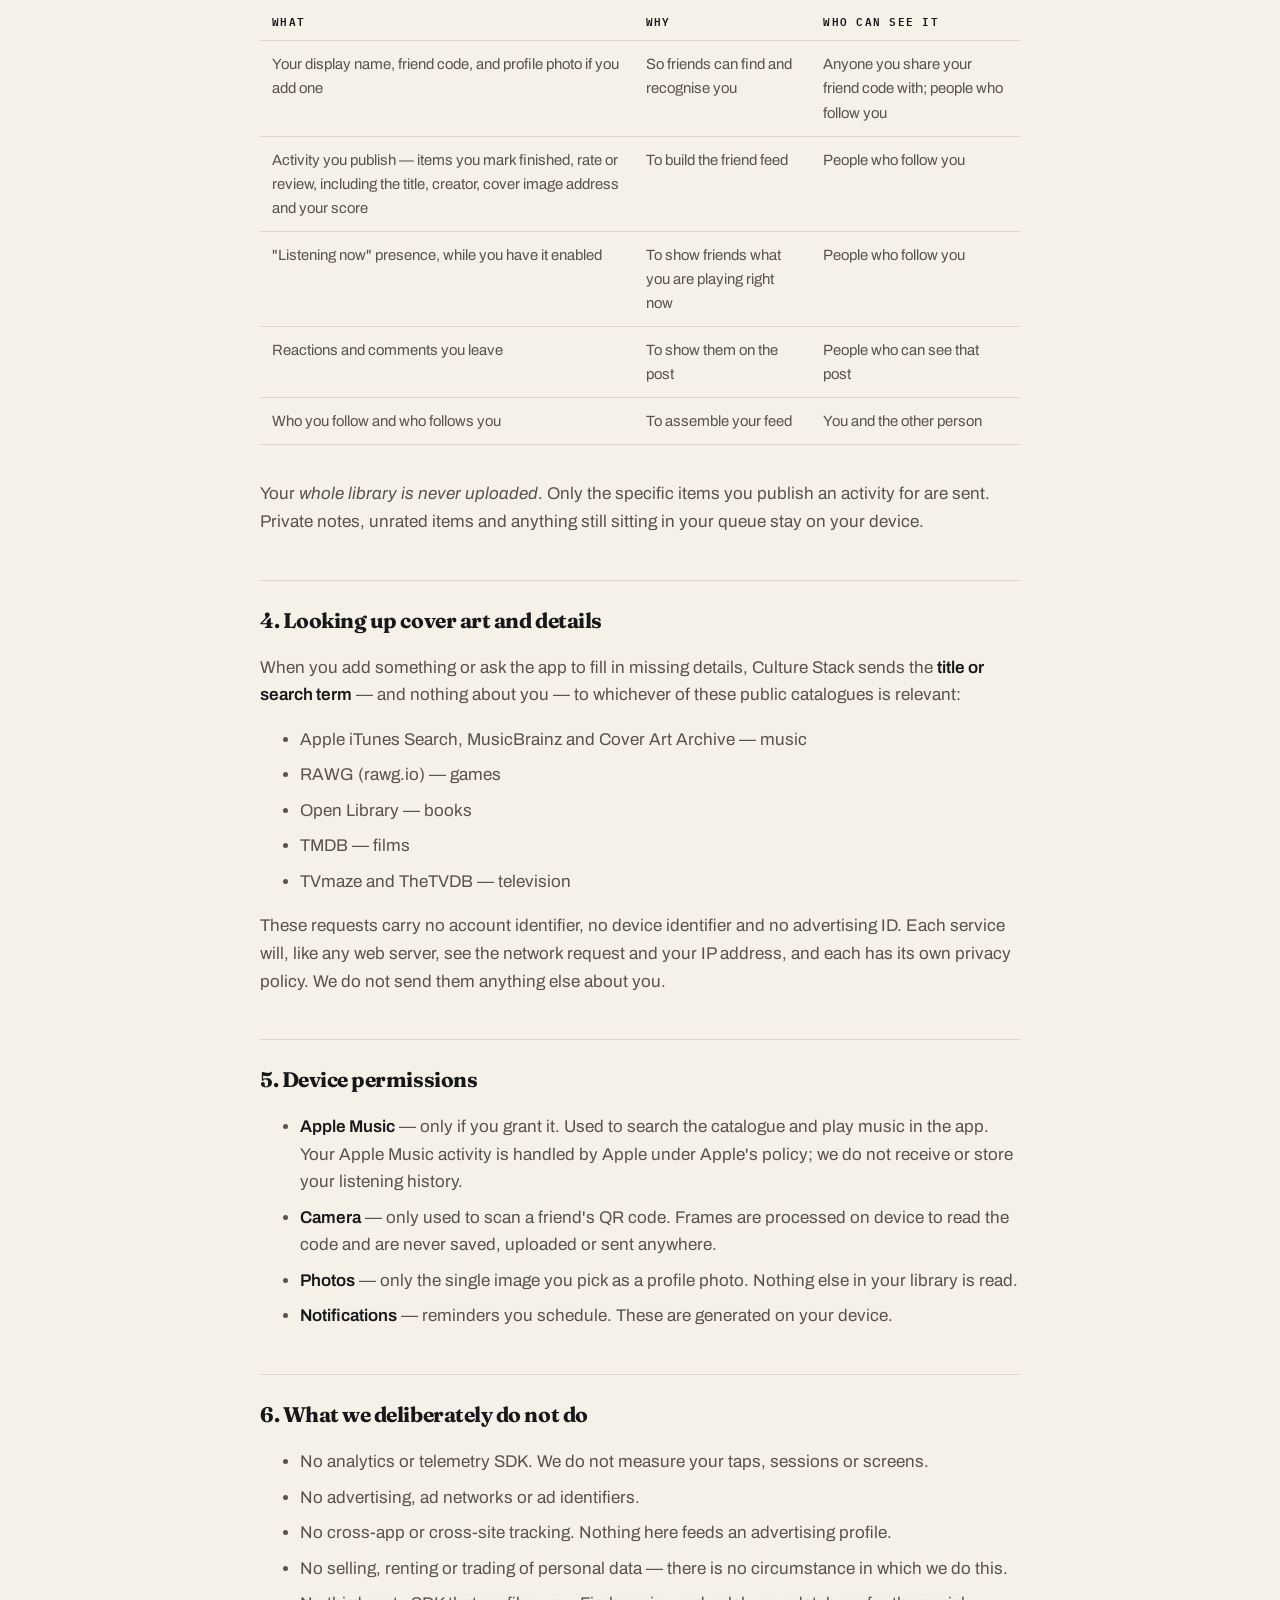
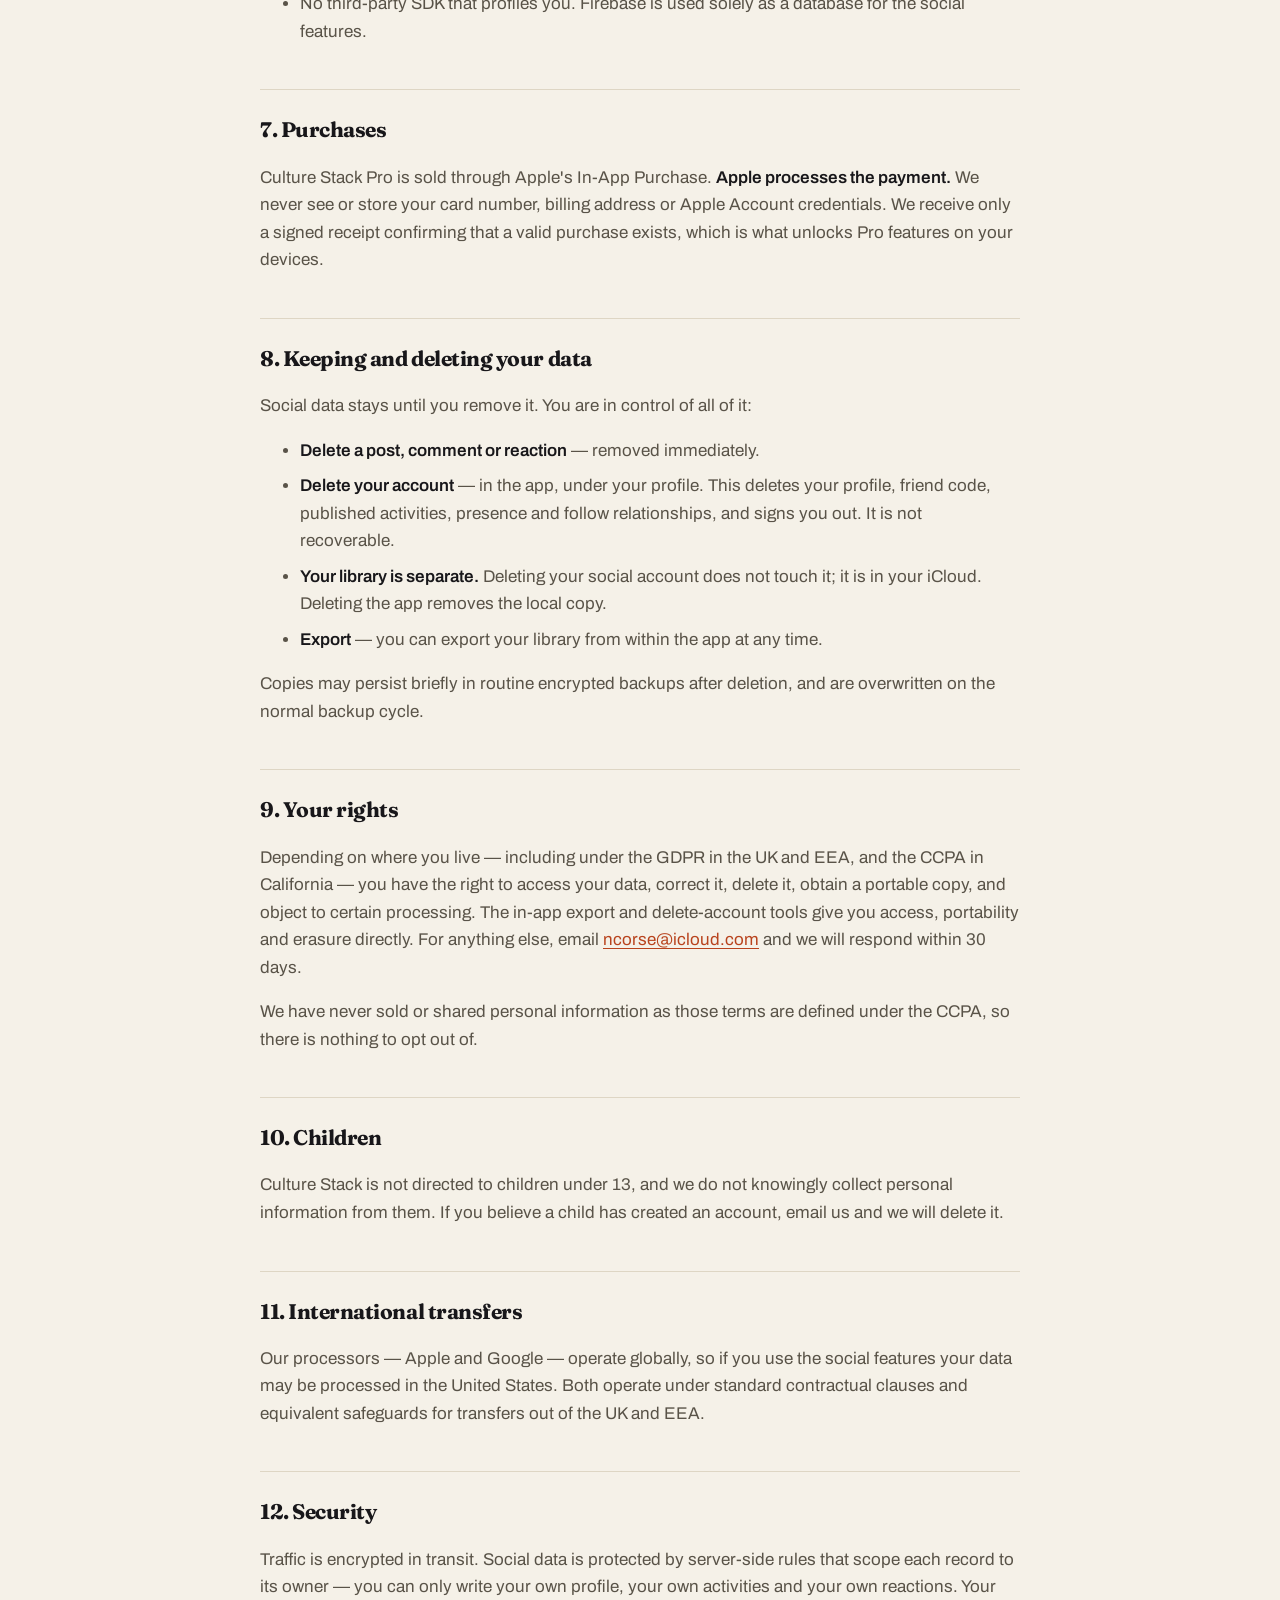
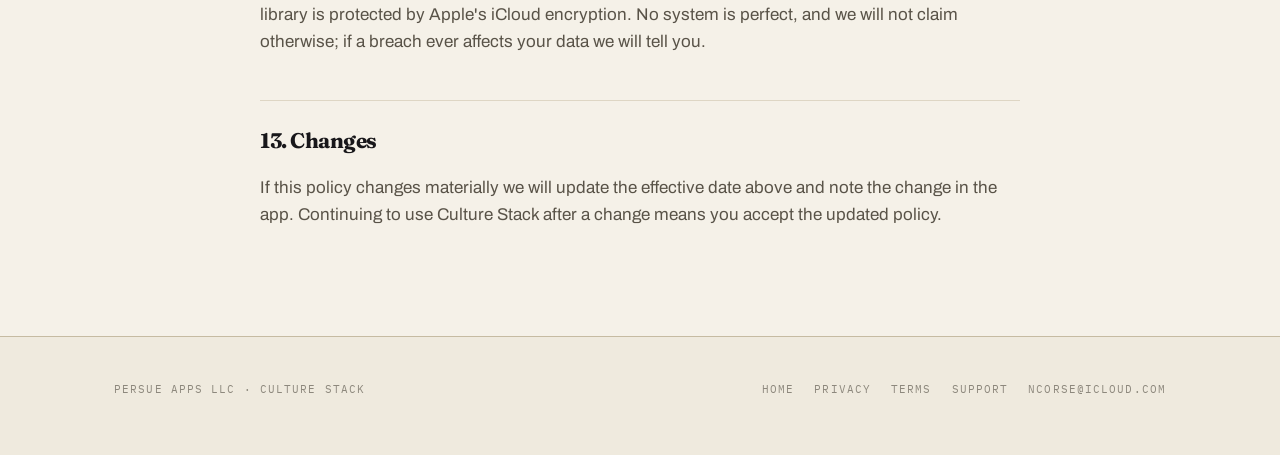
==== commit 34ffe4c6: "List RAWG for game data; drop IGDB and HowLongToBeat Co-Authored-By: Claude Opus 5.5 <noreply@anthro" ====
--- a/privacy.html
+++ b/privacy.html
@@ -131,7 +131,7 @@
 </p>
 <ul>
   <li>Apple iTunes Search, MusicBrainz and Cover Art Archive — music</li>
-  <li>IGDB (via Twitch) and HowLongToBeat — games</li>
+  <li>RAWG (rawg.io) — games</li>
   <li>Open Library — books</li>
   <li>TMDB — films</li>
   <li>TVmaze and TheTVDB — television</li>
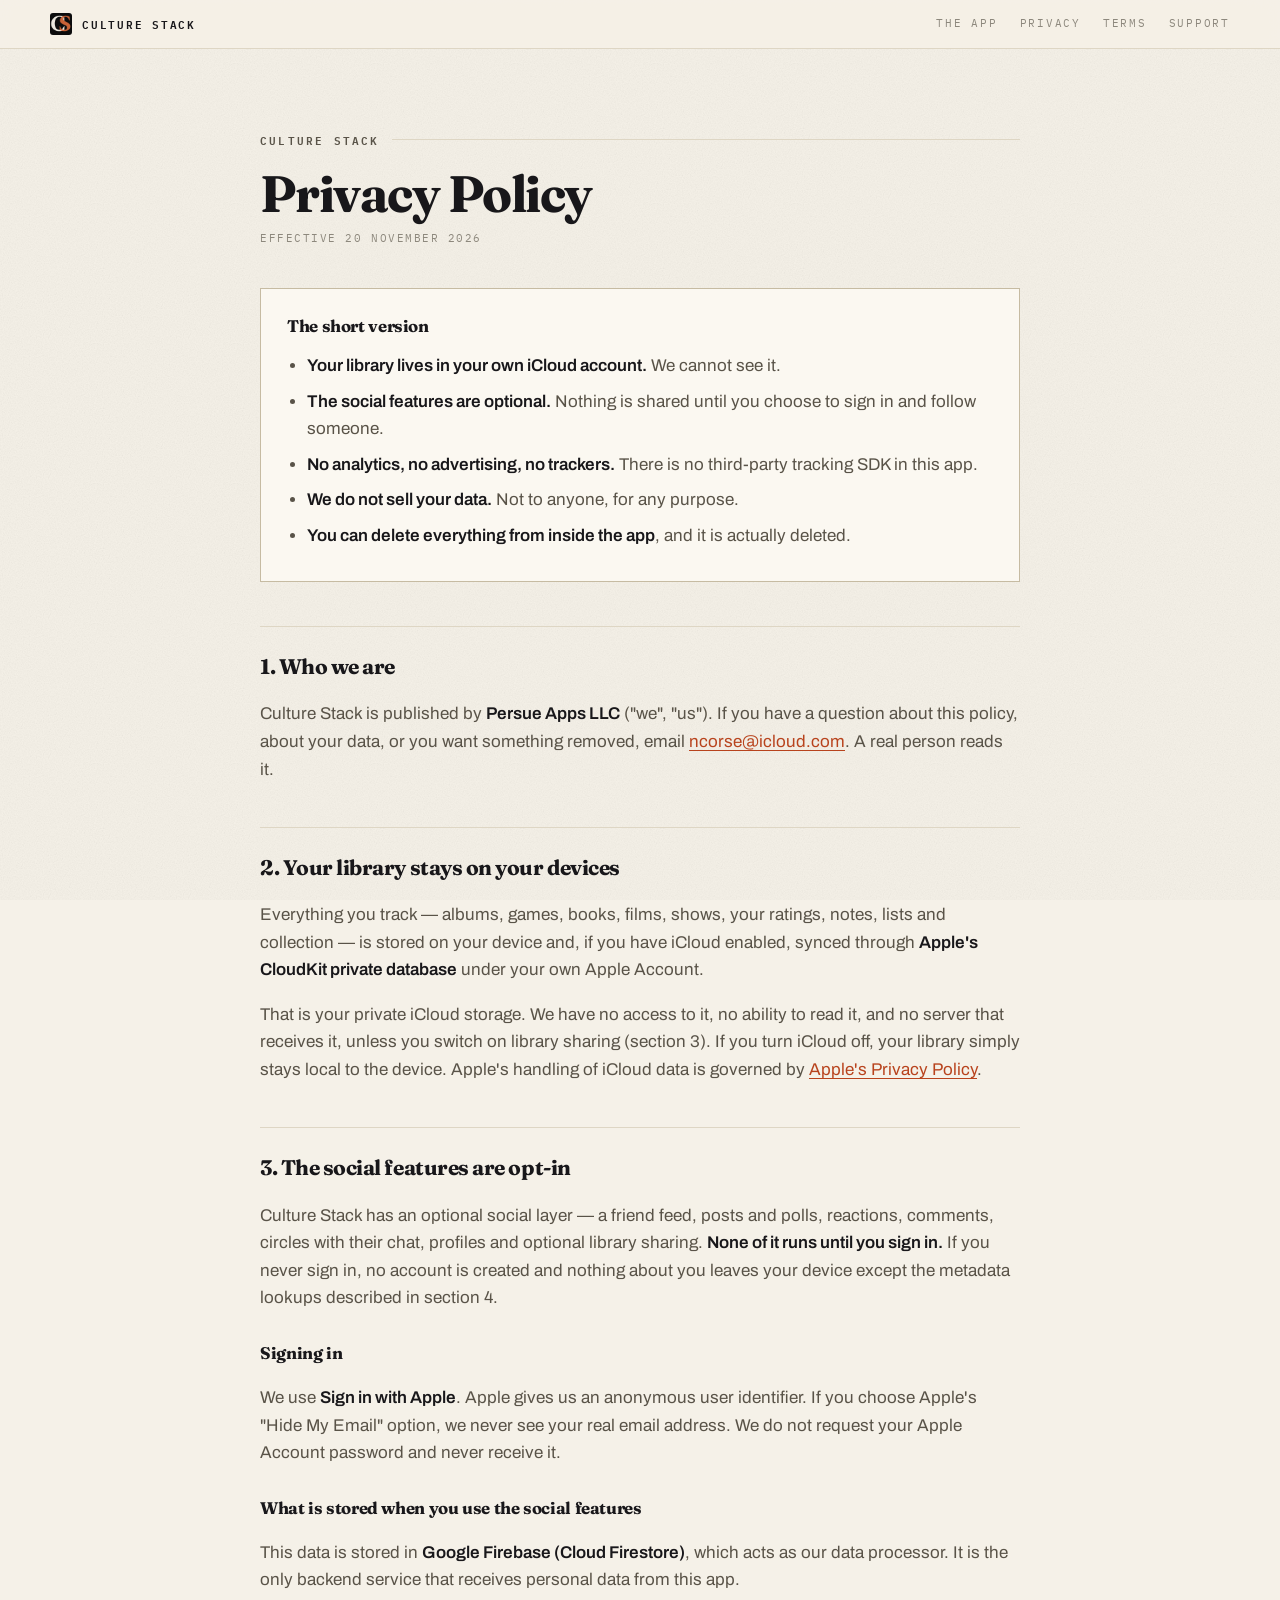
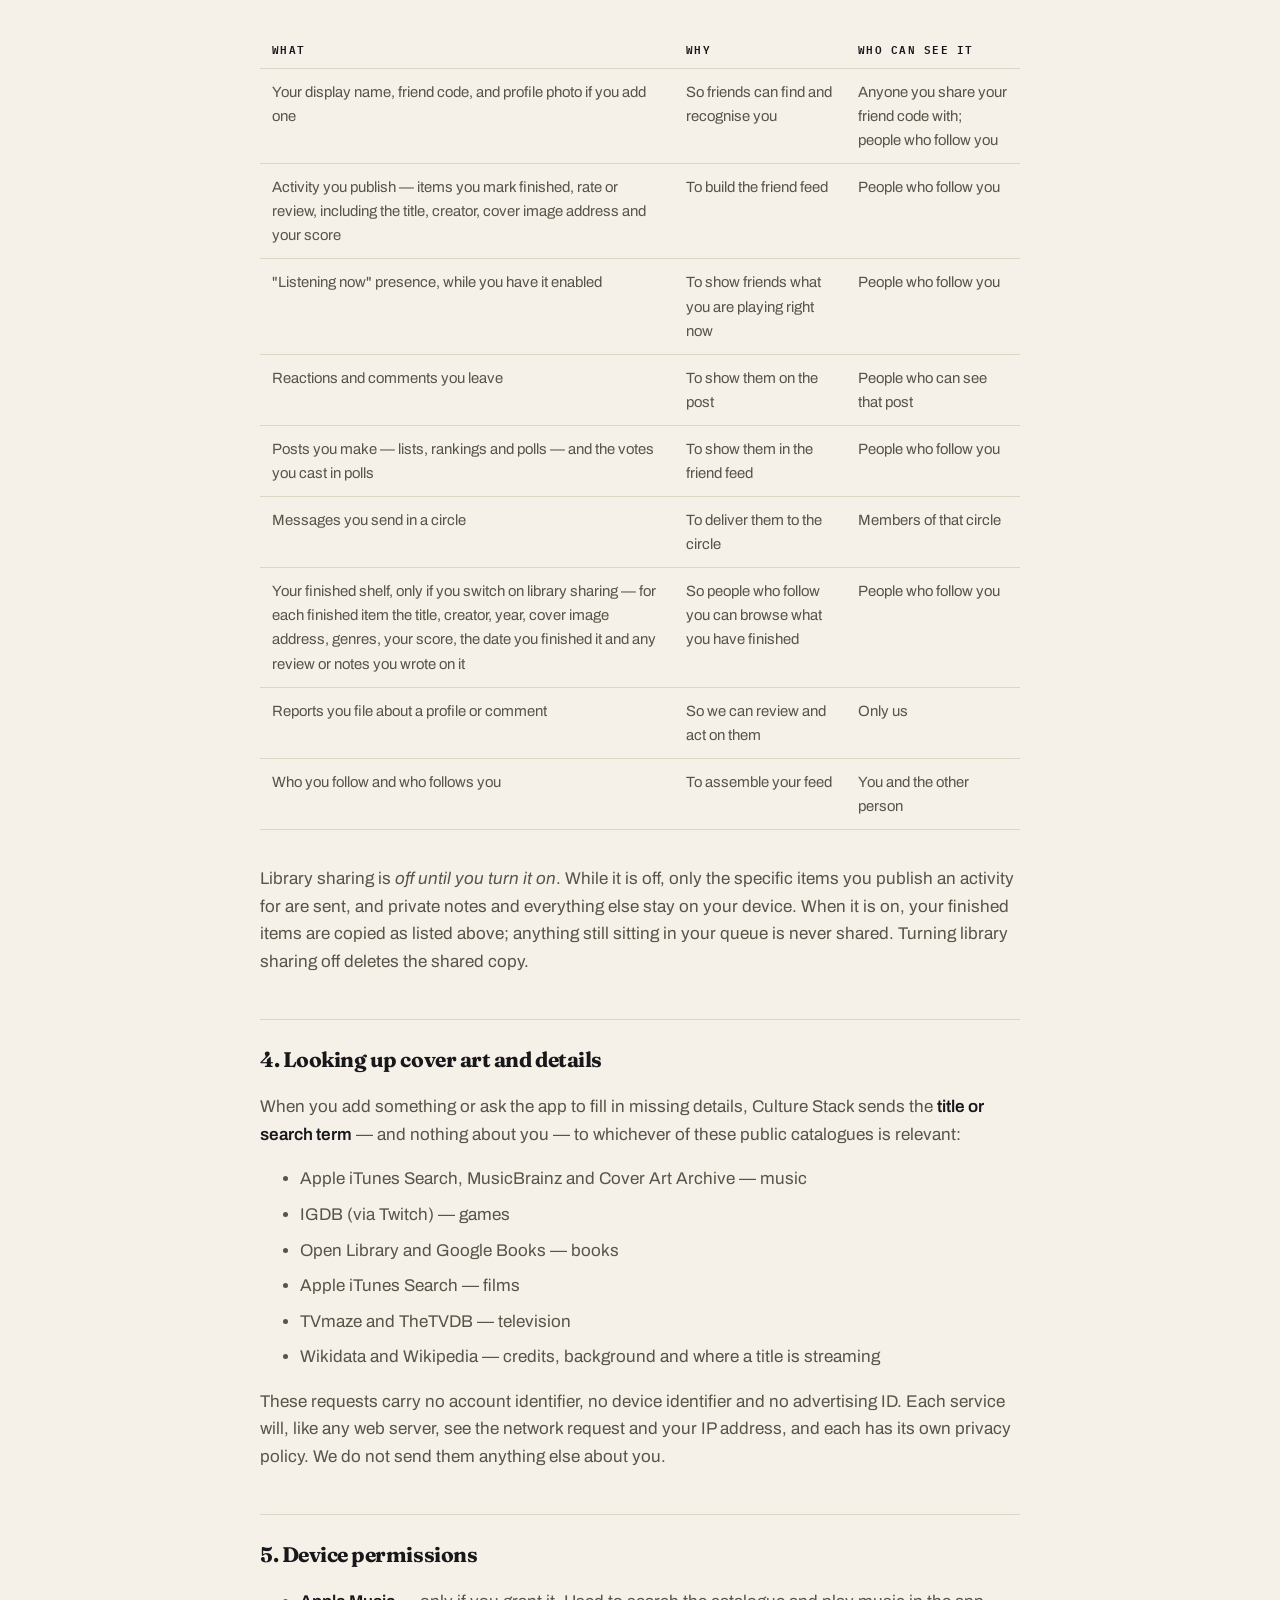
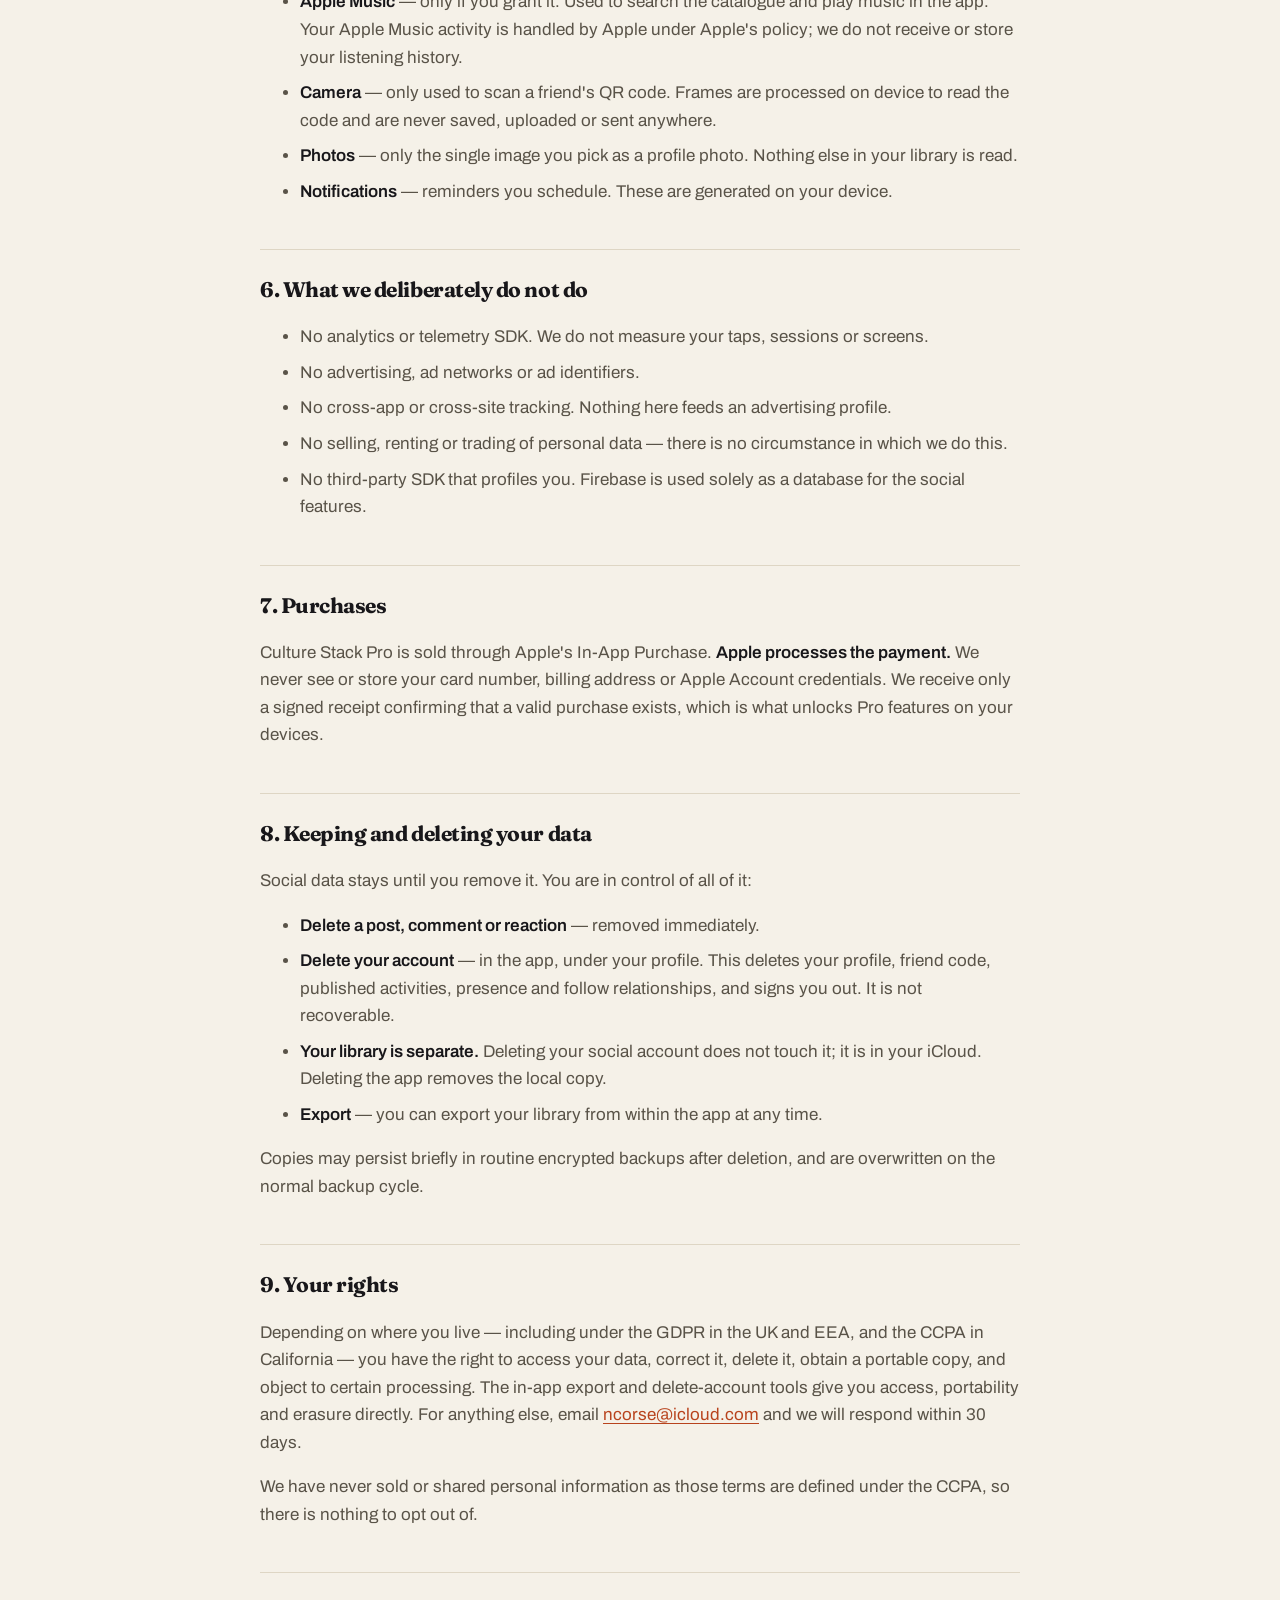
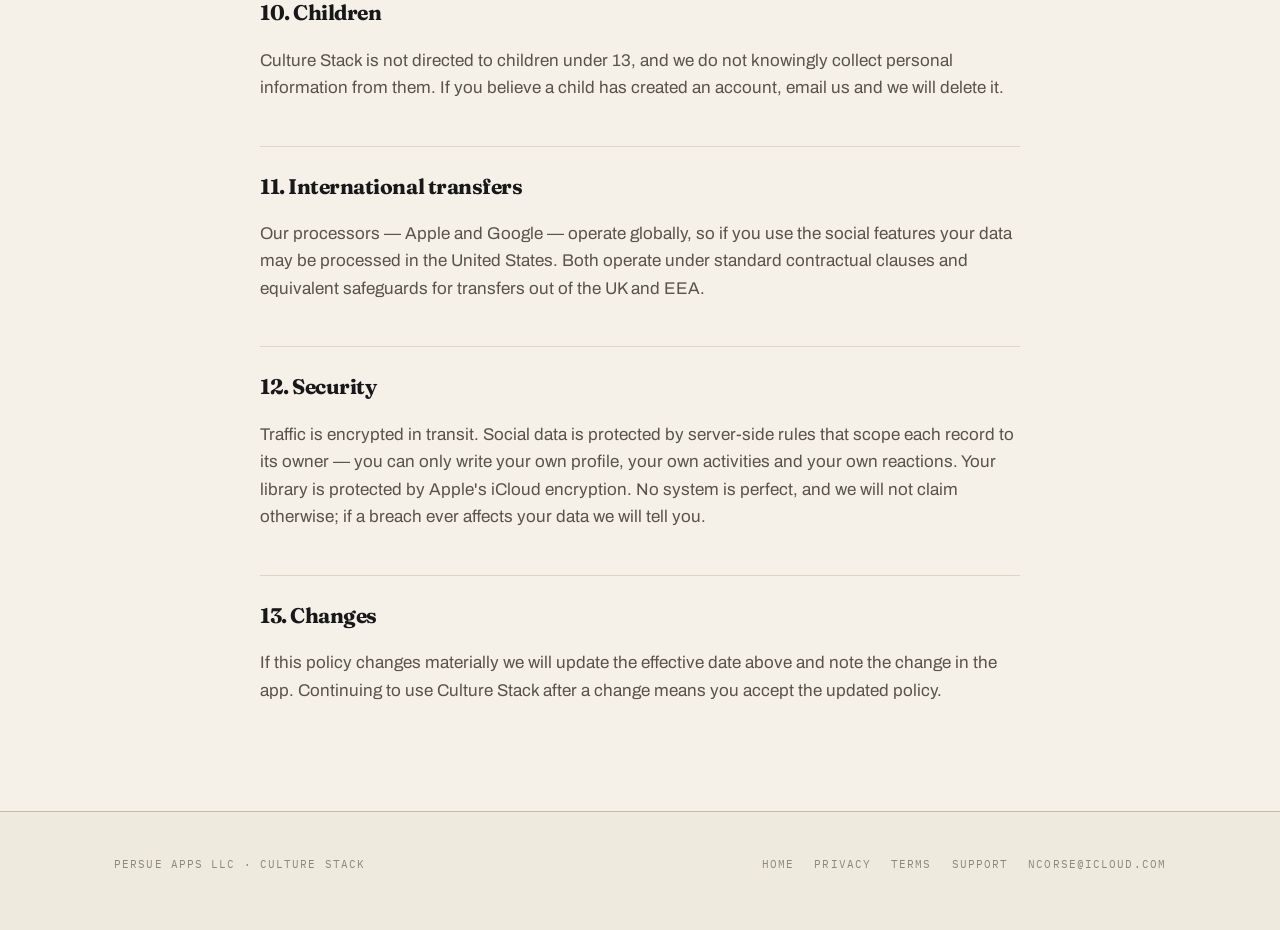
==== commit b169f964: "Match the policy to build 119: library sharing, posts, circles, IGDB Library sharing uploads finishe" ====
--- a/privacy.html
+++ b/privacy.html
@@ -32,7 +32,7 @@
 <main class="wrap wrap--narrow legal">
 <p class="eyebrow">Culture Stack</p>
   <h1>Privacy Policy</h1>
-  <p class="updated">Effective 28 July 2026</p>
+  <p class="updated">Effective 20 November 2026</p>
 
 
 <div class="summary">
@@ -61,15 +61,15 @@
 </p>
 <p>
   That is your private iCloud storage. We have no access to it, no ability to read it, and no
-  server that receives it. If you turn iCloud off, your library simply stays local to the device.
+  server that receives it, unless you switch on library sharing (section 3). If you turn iCloud off, your library simply stays local to the device.
   Apple's handling of iCloud data is governed by
   <a href="https://www.apple.com/legal/privacy/">Apple's Privacy Policy</a>.
 </p>
 
 <h2>3. The social features are opt-in</h2>
 <p>
-  Culture Stack has an optional social layer — a friend feed, reactions, comments, circles and
-  profiles. <strong>None of it runs until you sign in.</strong> If you never sign in, no account is
+  Culture Stack has an optional social layer — a friend feed, posts and polls, reactions, comments,
+  circles with their chat, profiles and optional library sharing. <strong>None of it runs until you sign in.</strong> If you never sign in, no account is
   created and nothing about you leaves your device except the metadata lookups described in
   section 4.
 </p>
@@ -111,6 +111,28 @@
     <td>People who can see that post</td>
   </tr>
   <tr>
+    <td>Posts you make — lists, rankings and polls — and the votes you cast in polls</td>
+    <td>To show them in the friend feed</td>
+    <td>People who follow you</td>
+  </tr>
+  <tr>
+    <td>Messages you send in a circle</td>
+    <td>To deliver them to the circle</td>
+    <td>Members of that circle</td>
+  </tr>
+  <tr>
+    <td>Your finished shelf, only if you switch on library sharing — for each finished item the
+        title, creator, year, cover image address, genres, your score, the date you finished it
+        and any review or notes you wrote on it</td>
+    <td>So people who follow you can browse what you have finished</td>
+    <td>People who follow you</td>
+  </tr>
+  <tr>
+    <td>Reports you file about a profile or comment</td>
+    <td>So we can review and act on them</td>
+    <td>Only us</td>
+  </tr>
+  <tr>
     <td>Who you follow and who follows you</td>
     <td>To assemble your feed</td>
     <td>You and the other person</td>
@@ -118,9 +140,10 @@
 </table>
 </div>
 <p>
-  Your <em>whole library is never uploaded</em>. Only the specific items you publish an activity
-  for are sent. Private notes, unrated items and anything still sitting in your queue stay on your
-  device.
+  Library sharing is <em>off until you turn it on</em>. While it is off, only the specific items
+  you publish an activity for are sent, and private notes and everything else stay on your device.
+  When it is on, your finished items are copied as listed above; anything still sitting in your
+  queue is never shared. Turning library sharing off deletes the shared copy.
 </p>
 
 <h2>4. Looking up cover art and details</h2>
@@ -131,10 +154,11 @@
 </p>
 <ul>
   <li>Apple iTunes Search, MusicBrainz and Cover Art Archive — music</li>
-  <li>RAWG (rawg.io) — games</li>
-  <li>Open Library — books</li>
-  <li>TMDB — films</li>
+  <li>IGDB (via Twitch) — games</li>
+  <li>Open Library and Google Books — books</li>
+  <li>Apple iTunes Search — films</li>
   <li>TVmaze and TheTVDB — television</li>
+  <li>Wikidata and Wikipedia — credits, background and where a title is streaming</li>
 </ul>
 <p>
   These requests carry no account identifier, no device identifier and no advertising ID. Each
